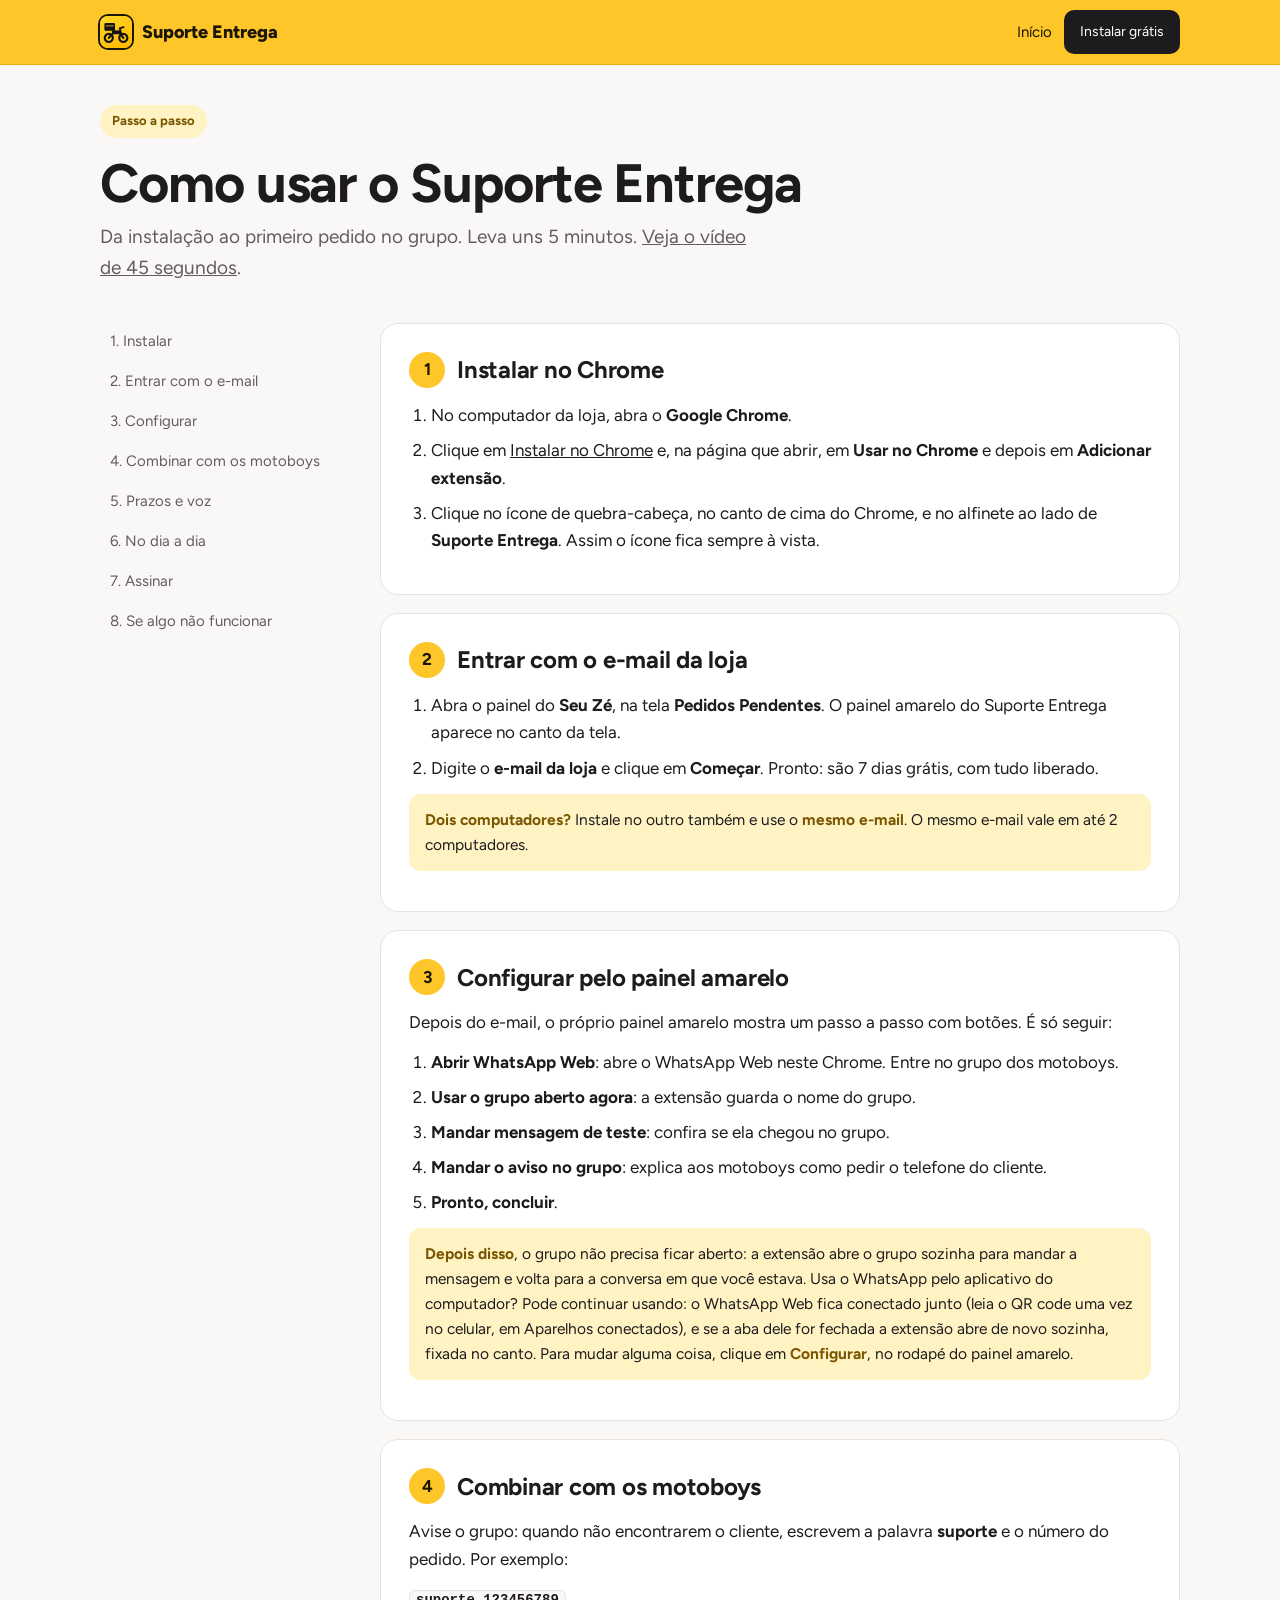
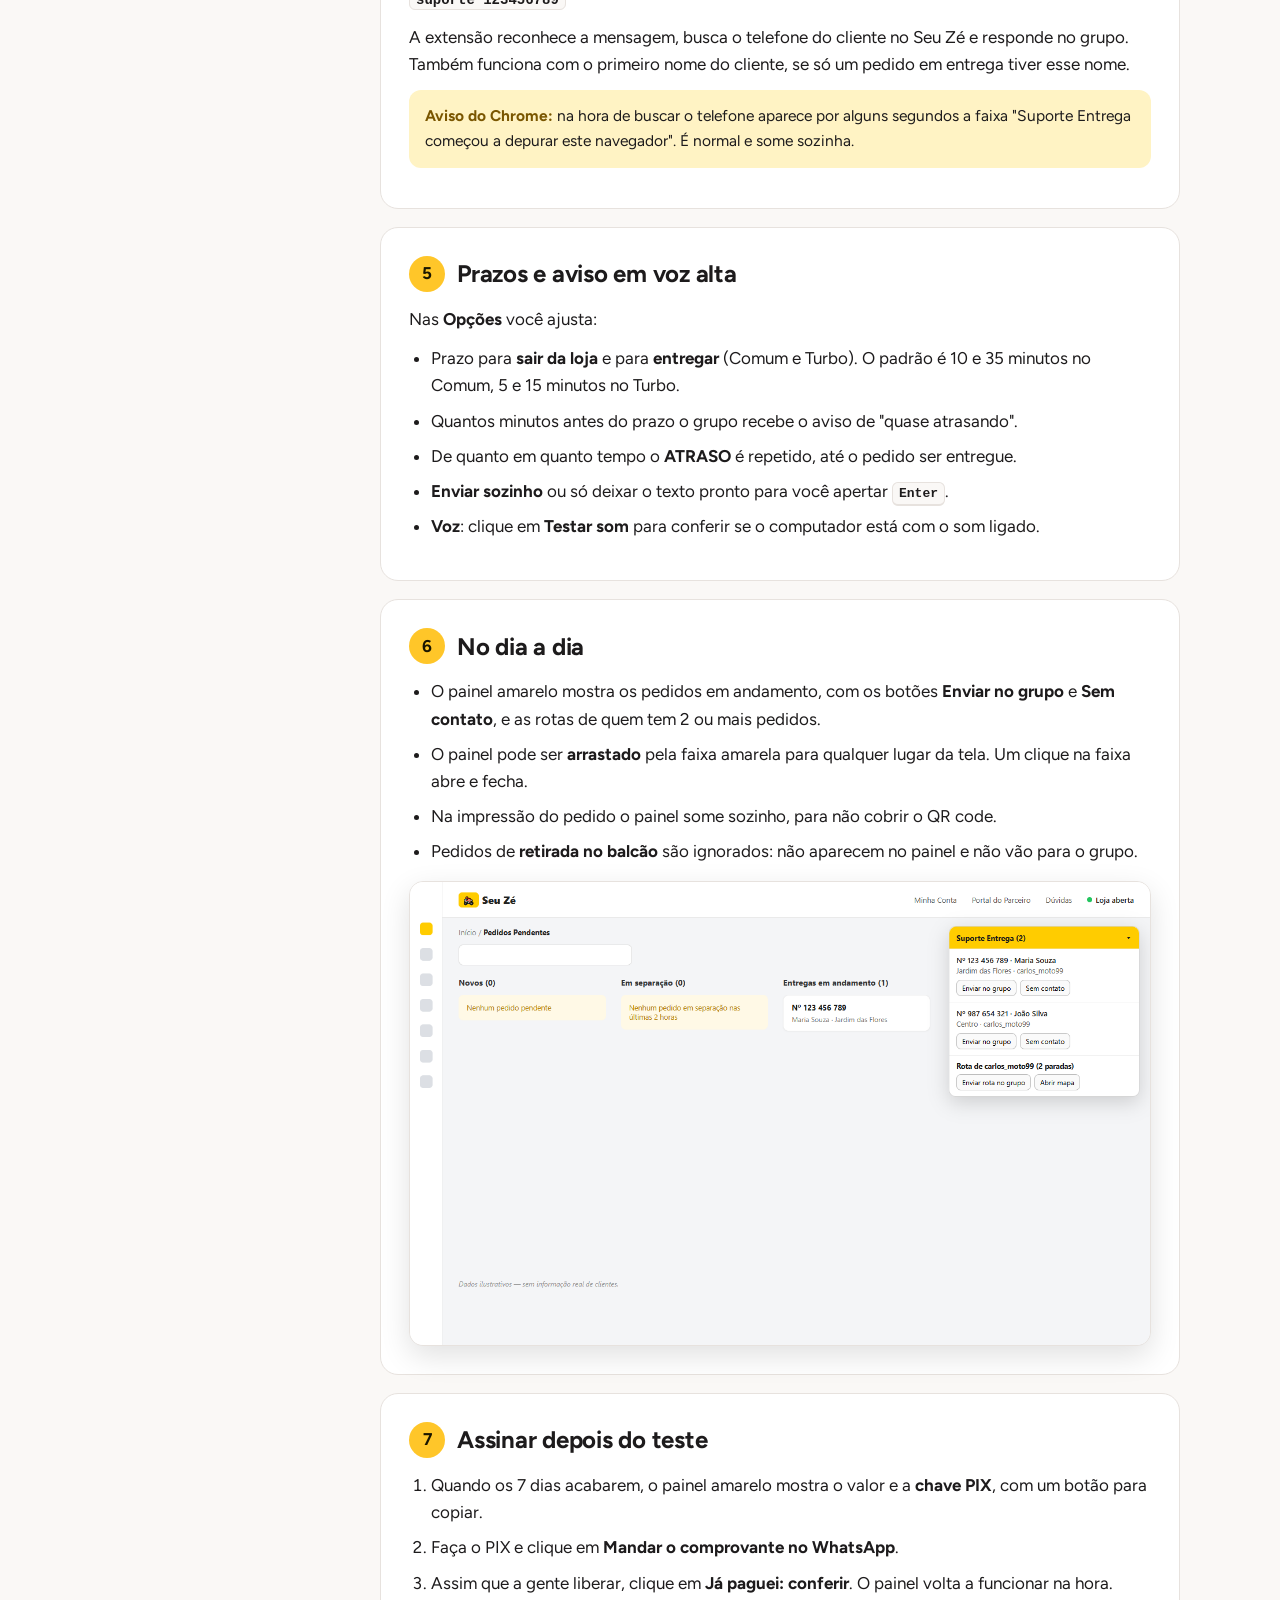
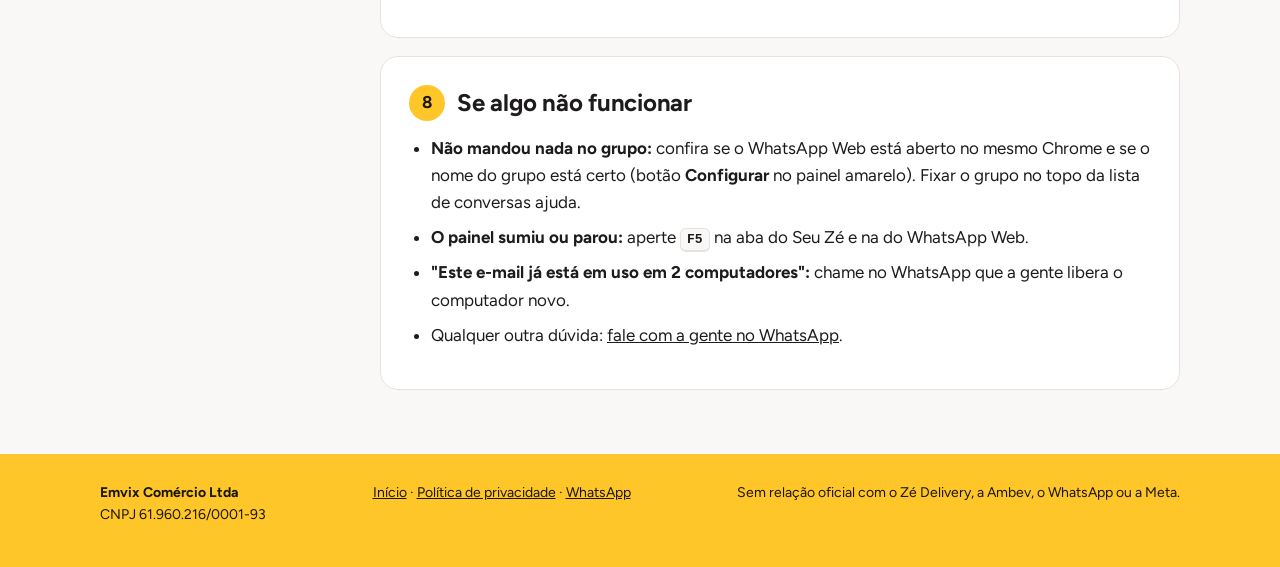
==== como-usar.html @ 938cb05c "Atualiza o site" ====
<!doctype html>
<html lang="pt-BR">
<head>
<meta charset="utf-8">
<meta name="viewport" content="width=device-width,initial-scale=1">
<title>Como usar o Suporte Entrega</title>
<meta name="description" content="Passo a passo para instalar e configurar o Suporte Entrega: cadastro pelo e-mail, grupo dos motoboys, prazos, voz e assinatura.">
<link rel="icon" href="img/icone-128.png">
<link rel="preconnect" href="https://fonts.googleapis.com">
<link rel="stylesheet" href="https://fonts.googleapis.com/css2?family=Figtree:wght@400;500;600;700;800&display=swap">
<link rel="stylesheet" href="estilo.css?v=5">
<style>
  .guia { display: grid; grid-template-columns: 240px minmax(0, 1fr); gap: 40px; padding: 40px 0 64px; align-items: start; }
  .indice { position: sticky; top: 88px; display: grid; gap: 4px; font-size: 15px; }
  .indice a { text-decoration: none; color: var(--muted); padding: 6px 10px; border-radius: 8px; }
  .indice a:hover { background: var(--surface); color: var(--ink); }
  .etapa { background: var(--surface); border: 1px solid var(--line); border-radius: 18px; padding: 28px; scroll-margin-top: 84px; }
  .etapa + .etapa { margin-top: 18px; }
  .etapa h2 { font-size: 24px; display: flex; gap: 12px; align-items: center; margin-bottom: 14px; }
  .etapa h2 .n { flex: none; display: grid; place-items: center; width: 36px; height: 36px; border-radius: 50%; background: var(--red); color: var(--red-ink); font-size: 17px; }
  .etapa ol, .etapa ul { margin: 0 0 12px; padding-left: 22px; display: grid; gap: 8px; }
  .etapa p { margin: 0 0 12px; }
  .etapa .print { margin-top: 16px; box-shadow: 0 10px 30px rgba(0,0,0,.12); }
  .dica { background: var(--soft); border-radius: 12px; padding: 14px 16px; font-size: 15.5px; margin: 12px 0 0; }
  .dica b { color: var(--acc); }
  kbd { font: 600 13px/1 ui-monospace, monospace; background: var(--bg); border: 1px solid var(--line); border-bottom-width: 2px; border-radius: 6px; padding: 3px 6px; }
  code { font: 600 14px ui-monospace, monospace; background: var(--bg); border: 1px solid var(--line); border-radius: 6px; padding: 1px 6px; }
  .topo h1 { margin-bottom: 10px; }
  @media (max-width: 860px) { .guia { grid-template-columns: minmax(0, 1fr); gap: 20px; } .indice { position: static; grid-template-columns: repeat(2, minmax(0, 1fr)); } .etapa { padding: 20px; } }
</style>
</head>
<body>
<header>
  <div class="wrap nav">
    <a class="marca" href="./"><img src="img/icone-128.png" alt="">Suporte Entrega</a>
    <span class="sp"></span>
    <a class="link" href="./">Início</a>
    <a class="btn pri peq" href="#" data-instalar>Instalar grátis</a>
  </div>
</header>

<main class="wrap">
  <div class="topo" style="padding-top:40px">
    <span class="tag">Passo a passo</span>
    <h1>Como usar o Suporte Entrega</h1>
    <p class="lead" style="margin:0">Da instalação ao primeiro pedido no grupo. Leva uns 5 minutos. <a href="./#video">Veja o vídeo de 45 segundos</a>.</p>
  </div>

  <div class="guia">
    <nav class="indice">
      <a href="#instalar">1. Instalar</a>
      <a href="#email">2. Entrar com o e-mail</a>
      <a href="#grupo">3. Configurar</a>
      <a href="#motoboys">4. Combinar com os motoboys</a>
      <a href="#prazos">5. Prazos e voz</a>
      <a href="#dia">6. No dia a dia</a>
      <a href="#assinar">7. Assinar</a>
      <a href="#problemas">8. Se algo não funcionar</a>
    </nav>

    <div>
      <section class="etapa" id="instalar">
        <h2><span class="n">1</span>Instalar no Chrome</h2>
        <ol>
          <li>No computador da loja, abra o <b>Google Chrome</b>.</li>
          <li>Clique em <a href="#" data-instalar>Instalar no Chrome</a> e, na página que abrir, em <b>Usar no Chrome</b> e depois em <b>Adicionar extensão</b>.</li>
          <li>Clique no ícone de quebra-cabeça, no canto de cima do Chrome, e no alfinete ao lado de <b>Suporte Entrega</b>. Assim o ícone fica sempre à vista.</li>
        </ol>
      </section>

      <section class="etapa" id="email">
        <h2><span class="n">2</span>Entrar com o e-mail da loja</h2>
        <ol>
          <li>Abra o painel do <b>Seu Zé</b>, na tela <b>Pedidos Pendentes</b>. O painel amarelo do Suporte Entrega aparece no canto da tela.</li>
          <li>Digite o <b>e-mail da loja</b> e clique em <b>Começar</b>. Pronto: são 7 dias grátis, com tudo liberado.</li>
        </ol>
        <p class="dica"><b>Dois computadores?</b> Instale no outro também e use o <b>mesmo e-mail</b>. O mesmo e-mail vale em até 2 computadores.</p>
      </section>

      <section class="etapa" id="grupo">
        <h2><span class="n">3</span>Configurar pelo painel amarelo</h2>
        <p>Depois do e-mail, o próprio painel amarelo mostra um passo a passo com botões. É só seguir:</p>
        <ol>
          <li><b>Abrir WhatsApp Web</b>: abre o WhatsApp Web neste Chrome. Entre no grupo dos motoboys.</li>
          <li><b>Usar o grupo aberto agora</b>: a extensão guarda o nome do grupo.</li>
          <li><b>Mandar mensagem de teste</b>: confira se ela chegou no grupo.</li>
          <li><b>Mandar o aviso no grupo</b>: explica aos motoboys como pedir o telefone do cliente.</li>
          <li><b>Pronto, concluir</b>.</li>
        </ol>
        <p class="dica"><b>Depois disso</b>, o grupo não precisa ficar aberto: a extensão abre o grupo sozinha para mandar a mensagem e volta para a conversa em que você estava. Usa o WhatsApp pelo aplicativo do computador? Pode continuar usando: o WhatsApp Web fica conectado junto (leia o QR code uma vez no celular, em Aparelhos conectados), e se a aba dele for fechada a extensão abre de novo sozinha, fixada no canto. Para mudar alguma coisa, clique em <b>Configurar</b>, no rodapé do painel amarelo.</p>
      </section>

      <section class="etapa" id="motoboys">
        <h2><span class="n">4</span>Combinar com os motoboys</h2>
        <p>Avise o grupo: quando não encontrarem o cliente, escrevem a palavra <b>suporte</b> e o número do pedido. Por exemplo:</p>
        <p><code>suporte 123456789</code></p>
        <p>A extensão reconhece a mensagem, busca o telefone do cliente no Seu Zé e responde no grupo. Também funciona com o primeiro nome do cliente, se só um pedido em entrega tiver esse nome.</p>
        <p class="dica"><b>Aviso do Chrome:</b> na hora de buscar o telefone aparece por alguns segundos a faixa "Suporte Entrega começou a depurar este navegador". É normal e some sozinha.</p>
      </section>

      <section class="etapa" id="prazos">
        <h2><span class="n">5</span>Prazos e aviso em voz alta</h2>
        <p>Nas <b>Opções</b> você ajusta:</p>
        <ul>
          <li>Prazo para <b>sair da loja</b> e para <b>entregar</b> (Comum e Turbo). O padrão é 10 e 35 minutos no Comum, 5 e 15 minutos no Turbo.</li>
          <li>Quantos minutos antes do prazo o grupo recebe o aviso de "quase atrasando".</li>
          <li>De quanto em quanto tempo o <b>ATRASO</b> é repetido, até o pedido ser entregue.</li>
          <li><b>Enviar sozinho</b> ou só deixar o texto pronto para você apertar <kbd>Enter</kbd>.</li>
          <li><b>Voz</b>: clique em <b>Testar som</b> para conferir se o computador está com o som ligado.</li>
        </ul>
      </section>

      <section class="etapa" id="dia">
        <h2><span class="n">6</span>No dia a dia</h2>
        <ul>
          <li>O painel amarelo mostra os pedidos em andamento, com os botões <b>Enviar no grupo</b> e <b>Sem contato</b>, e as rotas de quem tem 2 ou mais pedidos.</li>
          <li>O painel pode ser <b>arrastado</b> pela faixa amarela para qualquer lugar da tela. Um clique na faixa abre e fecha.</li>
          <li>Na impressão do pedido o painel some sozinho, para não cobrir o QR code.</li>
          <li>Pedidos de <b>retirada no balcão</b> são ignorados: não aparecem no painel e não vão para o grupo.</li>
        </ul>
        <img class="print" src="img/screenshot-painel.png" width="1280" height="800" alt="Painel amarelo sobre a tela Pedidos Pendentes" loading="lazy">
      </section>

      <section class="etapa" id="assinar">
        <h2><span class="n">7</span>Assinar depois do teste</h2>
        <ol>
          <li>Quando os 7 dias acabarem, o painel amarelo mostra o valor e a <b>chave PIX</b>, com um botão para copiar.</li>
          <li>Faça o PIX e clique em <b>Mandar o comprovante no WhatsApp</b>.</li>
          <li>Assim que a gente liberar, clique em <b>Já paguei: conferir</b>. O painel volta a funcionar na hora.</li>
        </ol>
      </section>

      <section class="etapa" id="problemas">
        <h2><span class="n">8</span>Se algo não funcionar</h2>
        <ul>
          <li><b>Não mandou nada no grupo:</b> confira se o WhatsApp Web está aberto no mesmo Chrome e se o nome do grupo está certo (botão <b>Configurar</b> no painel amarelo). Fixar o grupo no topo da lista de conversas ajuda.</li>
          <li><b>O painel sumiu ou parou:</b> aperte <kbd>F5</kbd> na aba do Seu Zé e na do WhatsApp Web.</li>
          <li><b>"Este e-mail já está em uso em 2 computadores":</b> chame no WhatsApp que a gente libera o computador novo.</li>
          <li>Qualquer outra dúvida: <a href="#" data-zap>fale com a gente no WhatsApp</a>.</li>
        </ul>
      </section>
    </div>
  </div>
</main>

<footer>
  <div class="wrap">
    <span><b data-nome>Emvix Comércio Ltda</b><br>CNPJ 61.960.216/0001-93</span>
    <span><a href="./">Início</a> · <a href="privacidade.html">Política de privacidade</a> · <a href="#" data-zap>WhatsApp</a></span>
    <span>Sem relação oficial com o Zé Delivery, a Ambev, o WhatsApp ou a Meta.</span>
  </div>
</footer>

<script>
  // Link da Chrome Web Store fixo.
  const LOJA = 'https://chromewebstore.google.com/detail/phmobmdboihddlohabgilhokfeafllnl';
  document.querySelectorAll('[data-instalar]').forEach((a) => { a.href = LOJA; a.target = '_blank'; a.rel = 'noopener'; });
  // No GitHub Pages o site é estático: preço e contato vêm do servidor da Render (que pode estar acordando).
  // Por isso mostra na hora os valores padrão e só depois atualiza com o que o dono salvou no /admin.
  const API = location.hostname.endsWith('onrender.com') || location.hostname === '127.0.0.1' ? '' : 'https://suporte-entrega.onrender.com';
  const PADRAO = { whatsapp: '21951113469', preco: 'R$ 49,90 por mês', preco_de: '', oferta: '', nome: 'Emvix Comércio Ltda' };
  function aplicar(c) {
    const d = String(c.whatsapp || '').replace(/\D/g, '');
    const zap = d ? 'https://wa.me/' + (d.length <= 11 ? '55' + d : d) + '?text=' + encodeURIComponent('Olá! Preciso de ajuda com o Suporte Entrega.') : '';
    document.querySelectorAll('[data-zap]').forEach((a) => { if (zap) { a.href = zap; a.target = '_blank'; a.rel = 'noopener'; a.style.display = ''; } else a.style.display = 'none'; });
    if (c.preco) {
      const m = String(c.preco).match(/^(.*?)\s*(por mês|\/mês|mensal)?$/i);
      document.querySelectorAll('[data-preco]').forEach((el) => { el.innerHTML = ''; el.append(m[1] + ' '); const s = document.createElement('small'); s.textContent = 'por mês'; el.append(s); });
    }
    const de = document.querySelector('[data-de]'), of = document.querySelector('[data-oferta]');
    if (de) {
      const cheio = String(c.preco_de || '').trim();
      if (cheio) { de.innerHTML = ''; de.append('de '); const s = document.createElement('s'); s.textContent = /R\$/.test(cheio) ? cheio : 'R$ ' + cheio; de.append(s, ' por'); de.style.display = ''; } else de.style.display = 'none';
    }
    if (of) { if (c.oferta && c.preco_de) { of.textContent = c.oferta; of.style.display = ''; } else of.style.display = 'none'; }
    if (c.nome) document.querySelectorAll('[data-nome]').forEach((el) => { el.textContent = c.nome; });
  }
  aplicar(PADRAO);
  fetch(API + '/v1/publico').then((r) => r.json()).then((c) => aplicar({ ...PADRAO, ...c })).catch(() => {});
</script>
</body>
</html>
---- estilo.css ----
:root {
    --bg: #FAF8F6; --surface: #FFFFFF; --ink: #1D1B1C; --muted: #625C60; --line: #E7E2DE;
    --red: #FFC629; --red-ink: #1A1600; --soft: #FFF3C4; --acc: #7A5600; --green: #1B7F3B; --dark: #1D1B1C;
  }
  @media (prefers-color-scheme: dark) {
    :root { --bg: #141213; --surface: #1D1B1C; --ink: #F1EEEB; --muted: #ABA4A8; --line: #332F30; --red: #FFC629; --red-ink: #1A1600; --soft: #3A3113; --acc: #FFD65C; --green: #6FCF97; --dark: #0C0B0B; }
  }
  * { box-sizing: border-box; }
  html { scroll-behavior: smooth; }
  body { margin: 0; background: var(--bg); color: var(--ink); font: 17px/1.6 'Figtree', system-ui, -apple-system, 'Segoe UI', sans-serif; }
  a { color: inherit; }
  .wrap { max-width: 1120px; margin: 0 auto; padding: 0 20px; }
  header { position: sticky; top: 0; z-index: 5; background: color-mix(in srgb, var(--bg) 88%, transparent); backdrop-filter: blur(8px); border-bottom: 1px solid var(--line); }
  .nav { display: flex; align-items: center; gap: 12px; height: 64px; }
  .marca { display: flex; align-items: center; gap: 10px; font-weight: 800; font-size: 18px; text-decoration: none; }
  .marca img { width: 32px; height: 32px; border-radius: 8px; }
  .nav .sp { flex: 1; }
  .nav a.link { font-size: 15px; color: var(--muted); text-decoration: none; }
  .btn { display: inline-flex; align-items: center; justify-content: center; gap: 8px; font: 700 16px/1 inherit; padding: 14px 22px; border-radius: 12px; text-decoration: none; border: 2px solid transparent; cursor: pointer; }
  .btn.pri { background: var(--red); color: var(--red-ink); }
  .btn.sec { border-color: var(--line); background: var(--surface); }
  .btn.peq { padding: 9px 14px; font-size: 14px; border-radius: 10px; }
  .hero { padding: 64px 0 40px; display: grid; grid-template-columns: minmax(0, 1fr) minmax(0, 1.15fr); gap: 48px; align-items: center; }
  .tag { display: inline-block; font-size: 13px; font-weight: 700; color: var(--acc); background: var(--soft); padding: 6px 12px; border-radius: 999px; margin-bottom: 18px; }
  h1 { font-size: clamp(34px, 5vw, 54px); line-height: 1.05; margin: 0 0 18px; letter-spacing: -.02em; text-wrap: balance; }
  .lead { font-size: 19px; color: var(--muted); margin: 0 0 28px; max-width: 34em; }
  .acoes { display: flex; gap: 12px; flex-wrap: wrap; align-items: center; }
  .nota { font-size: 14px; color: var(--muted); margin-top: 14px; }
  .print { border-radius: 14px; border: 1px solid var(--line); box-shadow: 0 24px 60px rgba(0,0,0,.18); width: 100%; height: auto; display: block; background: var(--surface); }
  section { padding: 56px 0; }
  h2 { font-size: clamp(26px, 3.4vw, 36px); line-height: 1.15; margin: 0 0 10px; letter-spacing: -.01em; text-wrap: balance; }
  .sub { color: var(--muted); margin: 0 0 32px; max-width: 40em; }
  .grid { display: grid; grid-template-columns: repeat(3, minmax(0, 1fr)); gap: 18px; }
  .card { background: var(--surface); border: 1px solid var(--line); border-radius: 16px; padding: 22px; }
  .card h3 { margin: 0 0 6px; font-size: 18px; }
  .card p { margin: 0; color: var(--muted); font-size: 15.5px; }
  .ico { width: 40px; height: 40px; border-radius: 10px; background: var(--soft); color: var(--acc); display: grid; place-items: center; margin-bottom: 14px; }
  .ico svg { width: 22px; height: 22px; }
  .destaque { background: var(--dark); color: #F1EEEB; border-radius: 24px; padding: 48px; display: grid; grid-template-columns: minmax(0, 1fr) minmax(0, 1.1fr); gap: 40px; align-items: center; }
  .destaque .sub { color: #C9C3C6; }
  .destaque ol { margin: 0; padding-left: 22px; display: grid; gap: 10px; color: #E4DFDC; }
  .passos { display: grid; grid-template-columns: repeat(3, minmax(0, 1fr)); gap: 18px; counter-reset: p; }
  .passo { counter-increment: p; }
  .passo::before { content: counter(p); display: grid; place-items: center; width: 36px; height: 36px; border-radius: 50%; background: var(--red); color: var(--red-ink); font-weight: 800; margin-bottom: 12px; }
  .preco { display: grid; grid-template-columns: minmax(0, 1fr) minmax(0, 1fr); gap: 32px; align-items: center; }
  .valor { font-size: clamp(40px, 6vw, 60px); font-weight: 800; line-height: 1; letter-spacing: -.02em; }
  .de { color: var(--muted); font-size: 18px; font-weight: 600; margin: 4px 0 2px; }
  .de s { text-decoration-thickness: 2px; }
  .valor small { font-size: 20px; color: var(--muted); font-weight: 600; }
  .lista { list-style: none; padding: 0; margin: 20px 0 0; display: grid; gap: 10px; }
  .lista li { display: flex; gap: 10px; align-items: flex-start; }
  .lista li::before { content: ''; flex: none; width: 20px; height: 20px; margin-top: 3px; border-radius: 50%; background: var(--green) url("data:image/svg+xml,%3Csvg xmlns='http://www.w3.org/2000/svg' viewBox='0 0 20 20'%3E%3Cpath d='M5 10.5l3 3 7-7' fill='none' stroke='white' stroke-width='2.4' stroke-linecap='round' stroke-linejoin='round'/%3E%3C/svg%3E") center/contain no-repeat; }
  .galeria { display: grid; grid-template-columns: repeat(3, minmax(0, 1fr)); gap: 18px; }
  .galeria figure { margin: 0; }
  .galeria figcaption { font-size: 14px; color: var(--muted); margin-top: 8px; }
  details { background: var(--surface); border: 1px solid var(--line); border-radius: 14px; padding: 16px 20px; }
  details + details { margin-top: 10px; }
  summary { font-weight: 700; cursor: pointer; }
  details p { margin: 10px 0 0; color: var(--muted); }
  footer { border-top: 1px solid var(--line); padding: 28px 0 40px; color: var(--muted); font-size: 14px; }
  footer .wrap { display: flex; gap: 16px; flex-wrap: wrap; justify-content: space-between; }
  @media (max-width: 860px) {
    .hero, .destaque, .preco { grid-template-columns: minmax(0, 1fr); }
    .grid, .passos, .galeria { grid-template-columns: minmax(0, 1fr); }
    .hero { padding-top: 36px; gap: 28px; }
    .destaque { padding: 28px 22px; }
    .nav a.link { display: none; }
  }
  /* Grupo do WhatsApp de exemplo (mensagens que a extensão manda) */
  .zap { background: #0B141A; border-radius: 16px; padding: 16px; border: 1px solid var(--line); box-shadow: 0 24px 60px rgba(0,0,0,.18); display: grid; gap: 10px; }
  .zap-top { display: flex; align-items: center; gap: 10px; padding-bottom: 10px; border-bottom: 1px solid #22303A; color: #E9EDEF; }
  .zap-top .av { width: 34px; height: 34px; border-radius: 50%; background: #FFC629; display: grid; place-items: center; font-weight: 800; color: #1A1600; }
  .zap-top b { display: block; font-size: 15px; }
  .zap-top span { font-size: 12px; color: #8696A0; }
  .bolha { background: #005C4B; color: #E9EDEF; border-radius: 10px 10px 2px 10px; padding: 8px 12px; font-size: 14px; line-height: 1.45; white-space: pre-line; max-width: 88%; justify-self: end; }
  .bolha.eles { background: #202C33; border-radius: 10px 10px 10px 2px; justify-self: start; }
  .bolha.eles i { color: #FFC629; font-style: normal; font-weight: 700; display: block; font-size: 12.5px; }
  .bolha.alerta { background: #5A1A1A; color: #FFD9D3; }
  .bolha small { display: block; text-align: right; font-size: 11px; color: #A7B7BF; margin-top: 2px; }
  /* Cabeçalho e rodapé amarelos (cor do Zé), iguais no tema claro e escuro */
  header { background: #FFC629; border-bottom: 1px solid #E5AE10; backdrop-filter: none; }
  header .marca, header .nav a.link { color: #1A1600; }
  header .btn.pri { background: #1D1B1C; color: #fff; }
  footer { background: #FFC629; color: #3D3300; border-top: 0; }
  footer a, footer span { color: #1A1600; }
  header .marca img { box-shadow: 0 0 0 2px #1A1600; }
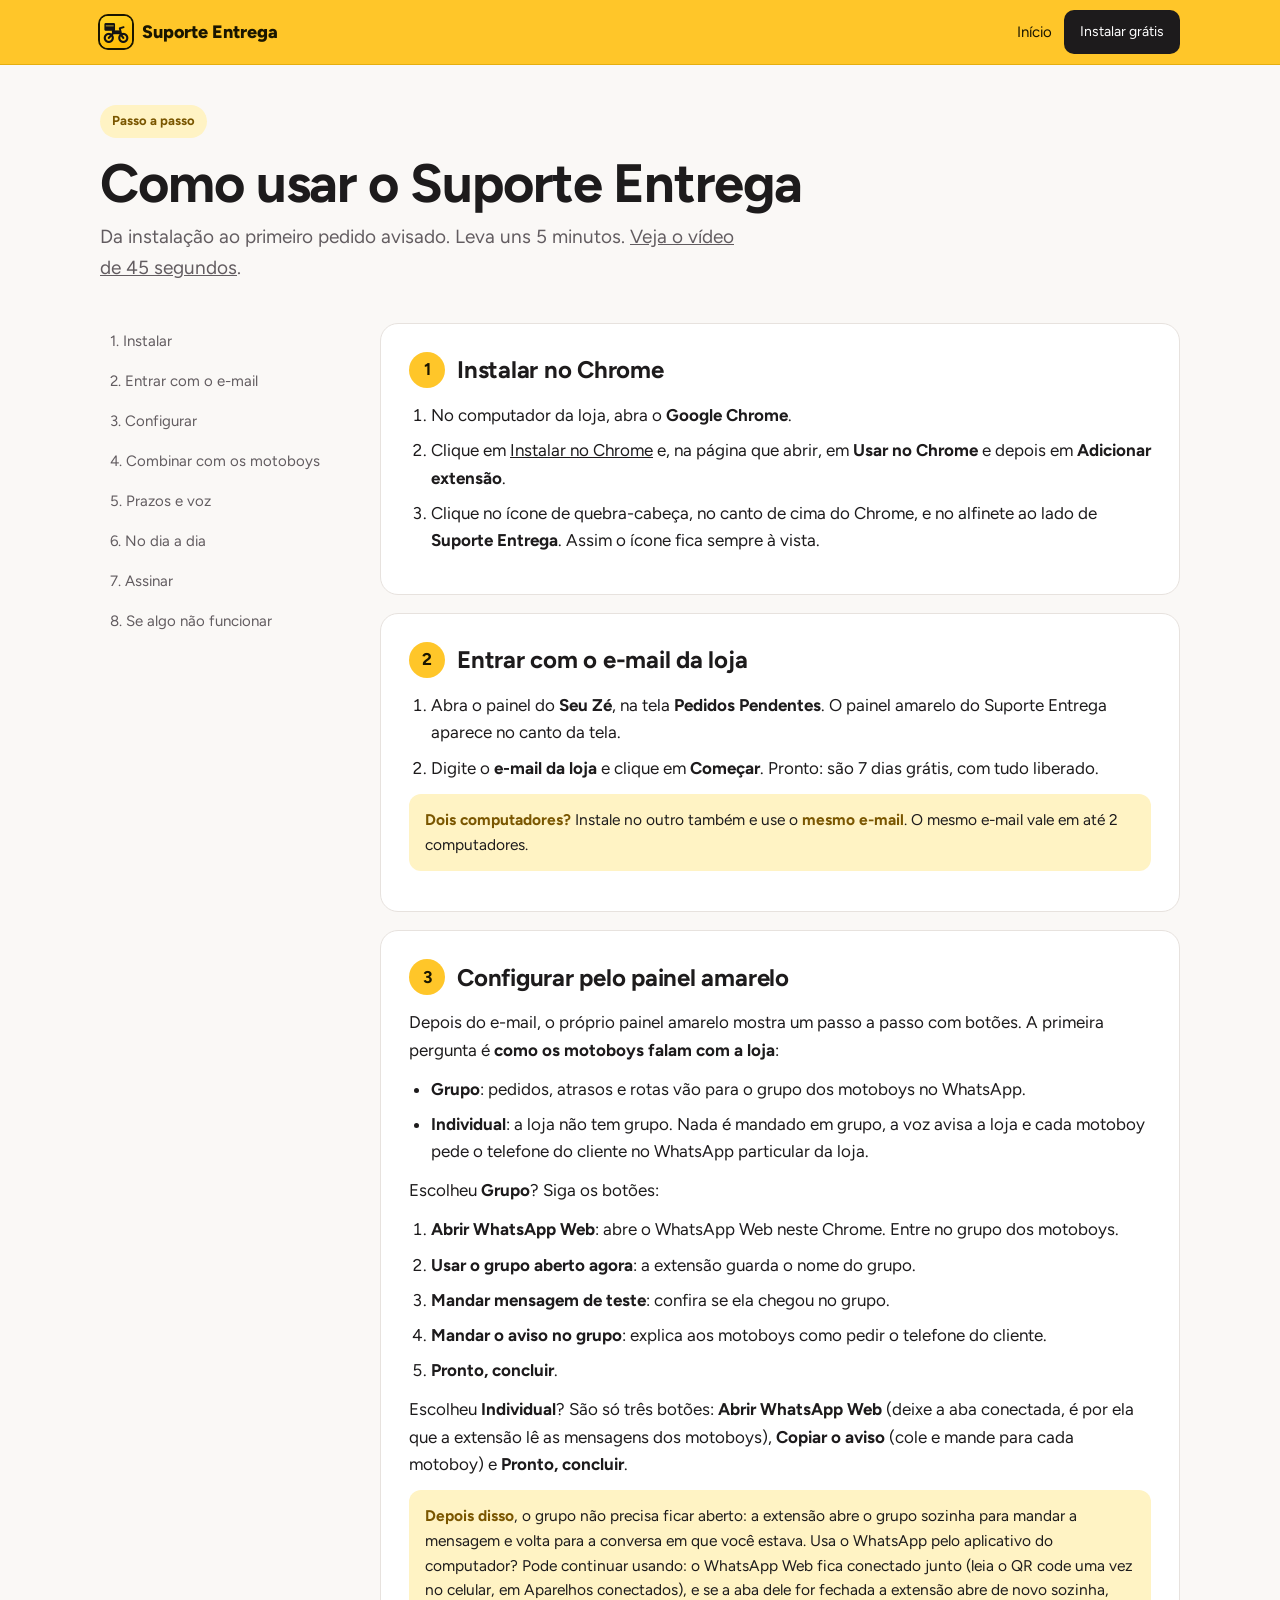
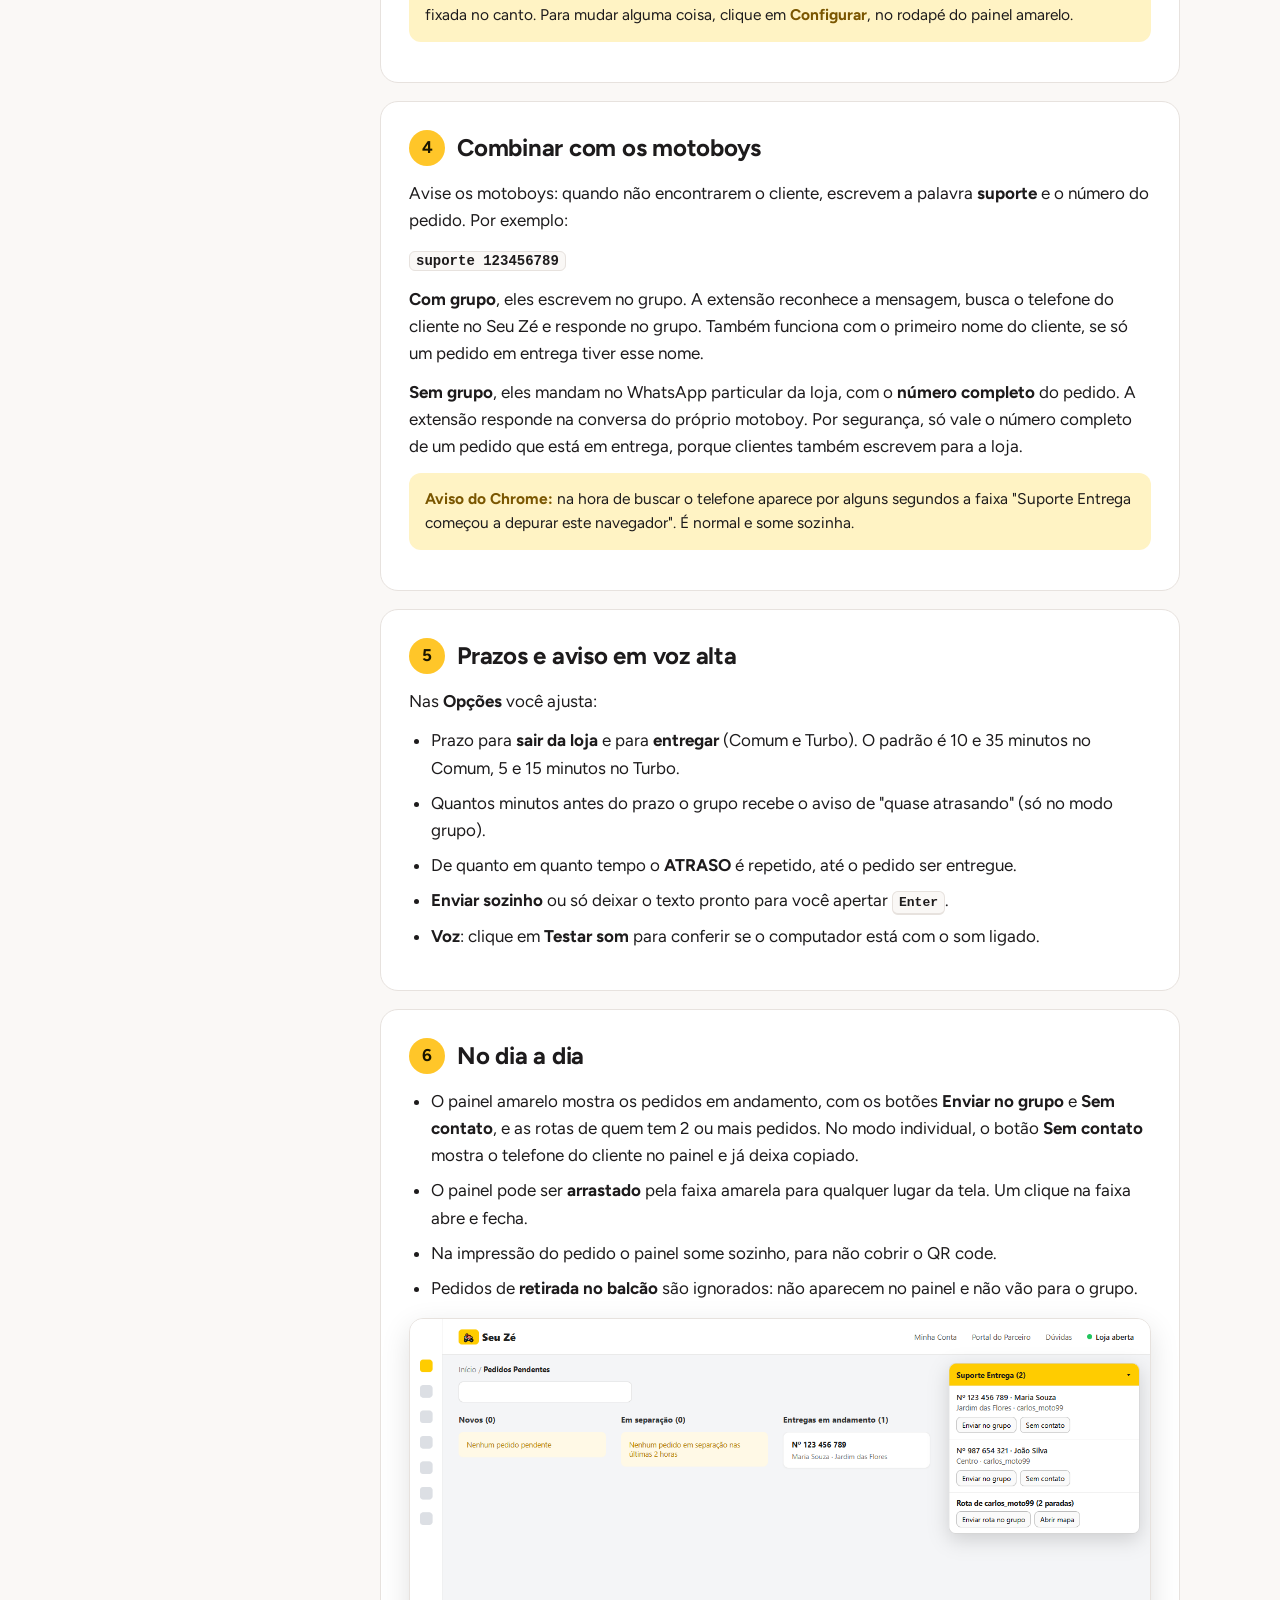
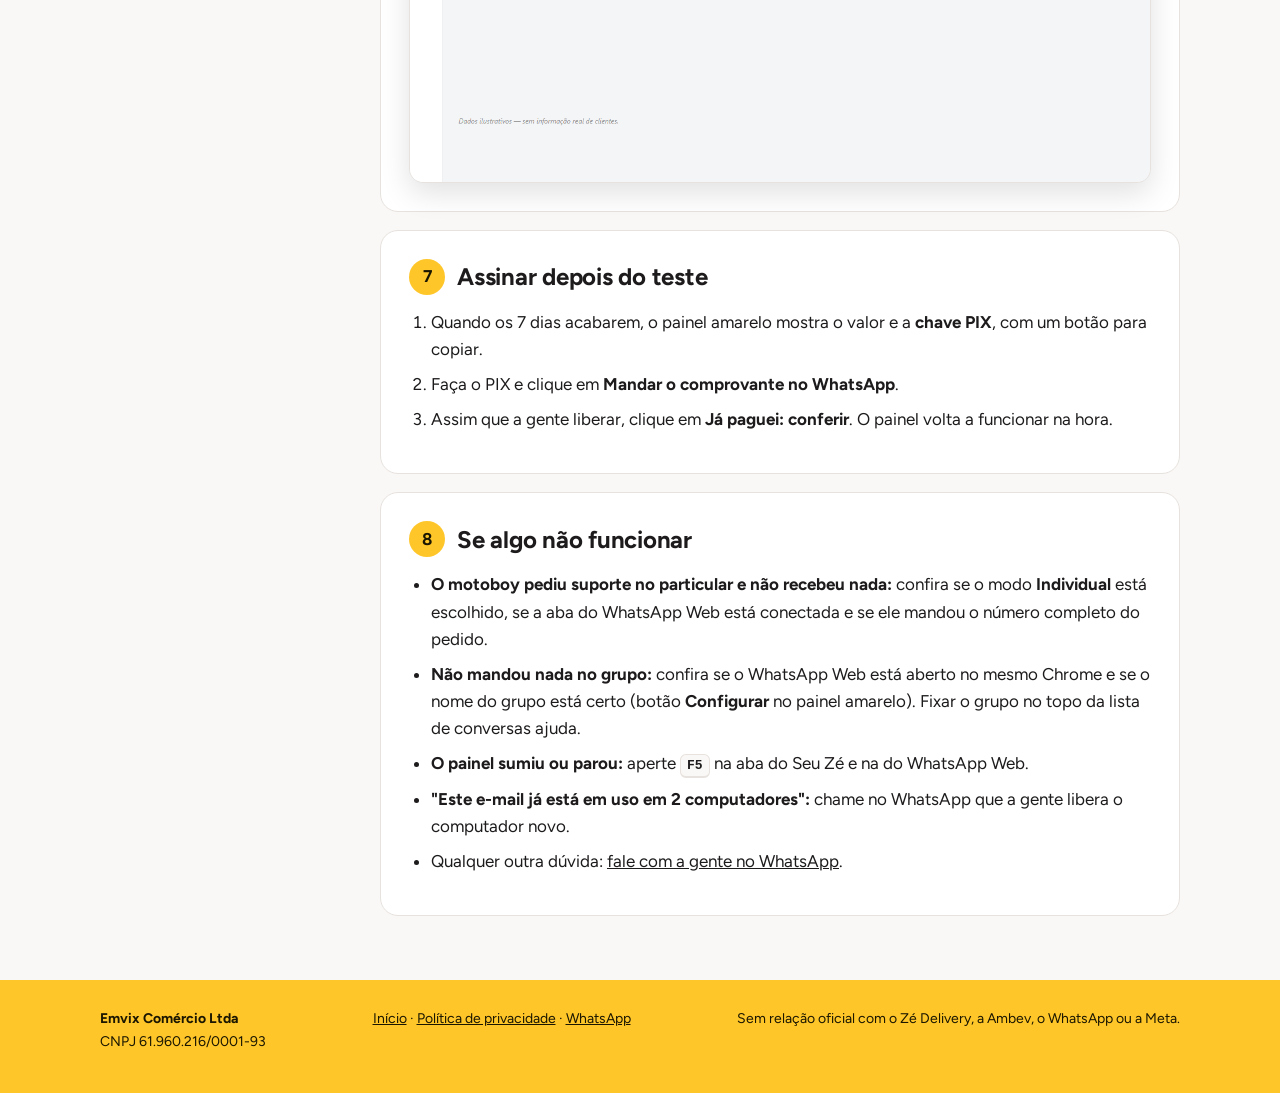
==== commit c50d61c8: "Atualiza o site" ====
--- a/como-usar.html
+++ b/como-usar.html
@@ -4,7 +4,7 @@
 <meta charset="utf-8">
 <meta name="viewport" content="width=device-width,initial-scale=1">
 <title>Como usar o Suporte Entrega</title>
-<meta name="description" content="Passo a passo para instalar e configurar o Suporte Entrega: cadastro pelo e-mail, grupo dos motoboys, prazos, voz e assinatura.">
+<meta name="description" content="Passo a passo para instalar e configurar o Suporte Entrega: cadastro pelo e-mail, com ou sem grupo de motoboys, prazos, voz e assinatura.">
 <link rel="icon" href="img/icone-128.png">
 <link rel="preconnect" href="https://fonts.googleapis.com">
 <link rel="stylesheet" href="https://fonts.googleapis.com/css2?family=Figtree:wght@400;500;600;700;800&display=swap">
@@ -43,7 +43,7 @@
   <div class="topo" style="padding-top:40px">
     <span class="tag">Passo a passo</span>
     <h1>Como usar o Suporte Entrega</h1>
-    <p class="lead" style="margin:0">Da instalação ao primeiro pedido no grupo. Leva uns 5 minutos. <a href="./#video">Veja o vídeo de 45 segundos</a>.</p>
+    <p class="lead" style="margin:0">Da instalação ao primeiro pedido avisado. Leva uns 5 minutos. <a href="./#video">Veja o vídeo de 45 segundos</a>.</p>
   </div>
 
   <div class="guia">
@@ -79,7 +79,12 @@
 
       <section class="etapa" id="grupo">
         <h2><span class="n">3</span>Configurar pelo painel amarelo</h2>
-        <p>Depois do e-mail, o próprio painel amarelo mostra um passo a passo com botões. É só seguir:</p>
+        <p>Depois do e-mail, o próprio painel amarelo mostra um passo a passo com botões. A primeira pergunta é <b>como os motoboys falam com a loja</b>:</p>
+        <ul>
+          <li><b>Grupo</b>: pedidos, atrasos e rotas vão para o grupo dos motoboys no WhatsApp.</li>
+          <li><b>Individual</b>: a loja não tem grupo. Nada é mandado em grupo, a voz avisa a loja e cada motoboy pede o telefone do cliente no WhatsApp particular da loja.</li>
+        </ul>
+        <p>Escolheu <b>Grupo</b>? Siga os botões:</p>
         <ol>
           <li><b>Abrir WhatsApp Web</b>: abre o WhatsApp Web neste Chrome. Entre no grupo dos motoboys.</li>
           <li><b>Usar o grupo aberto agora</b>: a extensão guarda o nome do grupo.</li>
@@ -87,14 +92,16 @@
           <li><b>Mandar o aviso no grupo</b>: explica aos motoboys como pedir o telefone do cliente.</li>
           <li><b>Pronto, concluir</b>.</li>
         </ol>
+        <p>Escolheu <b>Individual</b>? São só três botões: <b>Abrir WhatsApp Web</b> (deixe a aba conectada, é por ela que a extensão lê as mensagens dos motoboys), <b>Copiar o aviso</b> (cole e mande para cada motoboy) e <b>Pronto, concluir</b>.</p>
         <p class="dica"><b>Depois disso</b>, o grupo não precisa ficar aberto: a extensão abre o grupo sozinha para mandar a mensagem e volta para a conversa em que você estava. Usa o WhatsApp pelo aplicativo do computador? Pode continuar usando: o WhatsApp Web fica conectado junto (leia o QR code uma vez no celular, em Aparelhos conectados), e se a aba dele for fechada a extensão abre de novo sozinha, fixada no canto. Para mudar alguma coisa, clique em <b>Configurar</b>, no rodapé do painel amarelo.</p>
       </section>
 
       <section class="etapa" id="motoboys">
         <h2><span class="n">4</span>Combinar com os motoboys</h2>
-        <p>Avise o grupo: quando não encontrarem o cliente, escrevem a palavra <b>suporte</b> e o número do pedido. Por exemplo:</p>
+        <p>Avise os motoboys: quando não encontrarem o cliente, escrevem a palavra <b>suporte</b> e o número do pedido. Por exemplo:</p>
         <p><code>suporte 123456789</code></p>
-        <p>A extensão reconhece a mensagem, busca o telefone do cliente no Seu Zé e responde no grupo. Também funciona com o primeiro nome do cliente, se só um pedido em entrega tiver esse nome.</p>
+        <p><b>Com grupo</b>, eles escrevem no grupo. A extensão reconhece a mensagem, busca o telefone do cliente no Seu Zé e responde no grupo. Também funciona com o primeiro nome do cliente, se só um pedido em entrega tiver esse nome.</p>
+        <p><b>Sem grupo</b>, eles mandam no WhatsApp particular da loja, com o <b>número completo</b> do pedido. A extensão responde na conversa do próprio motoboy. Por segurança, só vale o número completo de um pedido que está em entrega, porque clientes também escrevem para a loja.</p>
         <p class="dica"><b>Aviso do Chrome:</b> na hora de buscar o telefone aparece por alguns segundos a faixa "Suporte Entrega começou a depurar este navegador". É normal e some sozinha.</p>
       </section>
 
@@ -103,7 +110,7 @@
         <p>Nas <b>Opções</b> você ajusta:</p>
         <ul>
           <li>Prazo para <b>sair da loja</b> e para <b>entregar</b> (Comum e Turbo). O padrão é 10 e 35 minutos no Comum, 5 e 15 minutos no Turbo.</li>
-          <li>Quantos minutos antes do prazo o grupo recebe o aviso de "quase atrasando".</li>
+          <li>Quantos minutos antes do prazo o grupo recebe o aviso de "quase atrasando" (só no modo grupo).</li>
           <li>De quanto em quanto tempo o <b>ATRASO</b> é repetido, até o pedido ser entregue.</li>
           <li><b>Enviar sozinho</b> ou só deixar o texto pronto para você apertar <kbd>Enter</kbd>.</li>
           <li><b>Voz</b>: clique em <b>Testar som</b> para conferir se o computador está com o som ligado.</li>
@@ -113,7 +120,7 @@
       <section class="etapa" id="dia">
         <h2><span class="n">6</span>No dia a dia</h2>
         <ul>
-          <li>O painel amarelo mostra os pedidos em andamento, com os botões <b>Enviar no grupo</b> e <b>Sem contato</b>, e as rotas de quem tem 2 ou mais pedidos.</li>
+          <li>O painel amarelo mostra os pedidos em andamento, com os botões <b>Enviar no grupo</b> e <b>Sem contato</b>, e as rotas de quem tem 2 ou mais pedidos. No modo individual, o botão <b>Sem contato</b> mostra o telefone do cliente no painel e já deixa copiado.</li>
           <li>O painel pode ser <b>arrastado</b> pela faixa amarela para qualquer lugar da tela. Um clique na faixa abre e fecha.</li>
           <li>Na impressão do pedido o painel some sozinho, para não cobrir o QR code.</li>
           <li>Pedidos de <b>retirada no balcão</b> são ignorados: não aparecem no painel e não vão para o grupo.</li>
@@ -133,6 +140,7 @@
       <section class="etapa" id="problemas">
         <h2><span class="n">8</span>Se algo não funcionar</h2>
         <ul>
+          <li><b>O motoboy pediu suporte no particular e não recebeu nada:</b> confira se o modo <b>Individual</b> está escolhido, se a aba do WhatsApp Web está conectada e se ele mandou o número completo do pedido.</li>
           <li><b>Não mandou nada no grupo:</b> confira se o WhatsApp Web está aberto no mesmo Chrome e se o nome do grupo está certo (botão <b>Configurar</b> no painel amarelo). Fixar o grupo no topo da lista de conversas ajuda.</li>
           <li><b>O painel sumiu ou parou:</b> aperte <kbd>F5</kbd> na aba do Seu Zé e na do WhatsApp Web.</li>
           <li><b>"Este e-mail já está em uso em 2 computadores":</b> chame no WhatsApp que a gente libera o computador novo.</li>
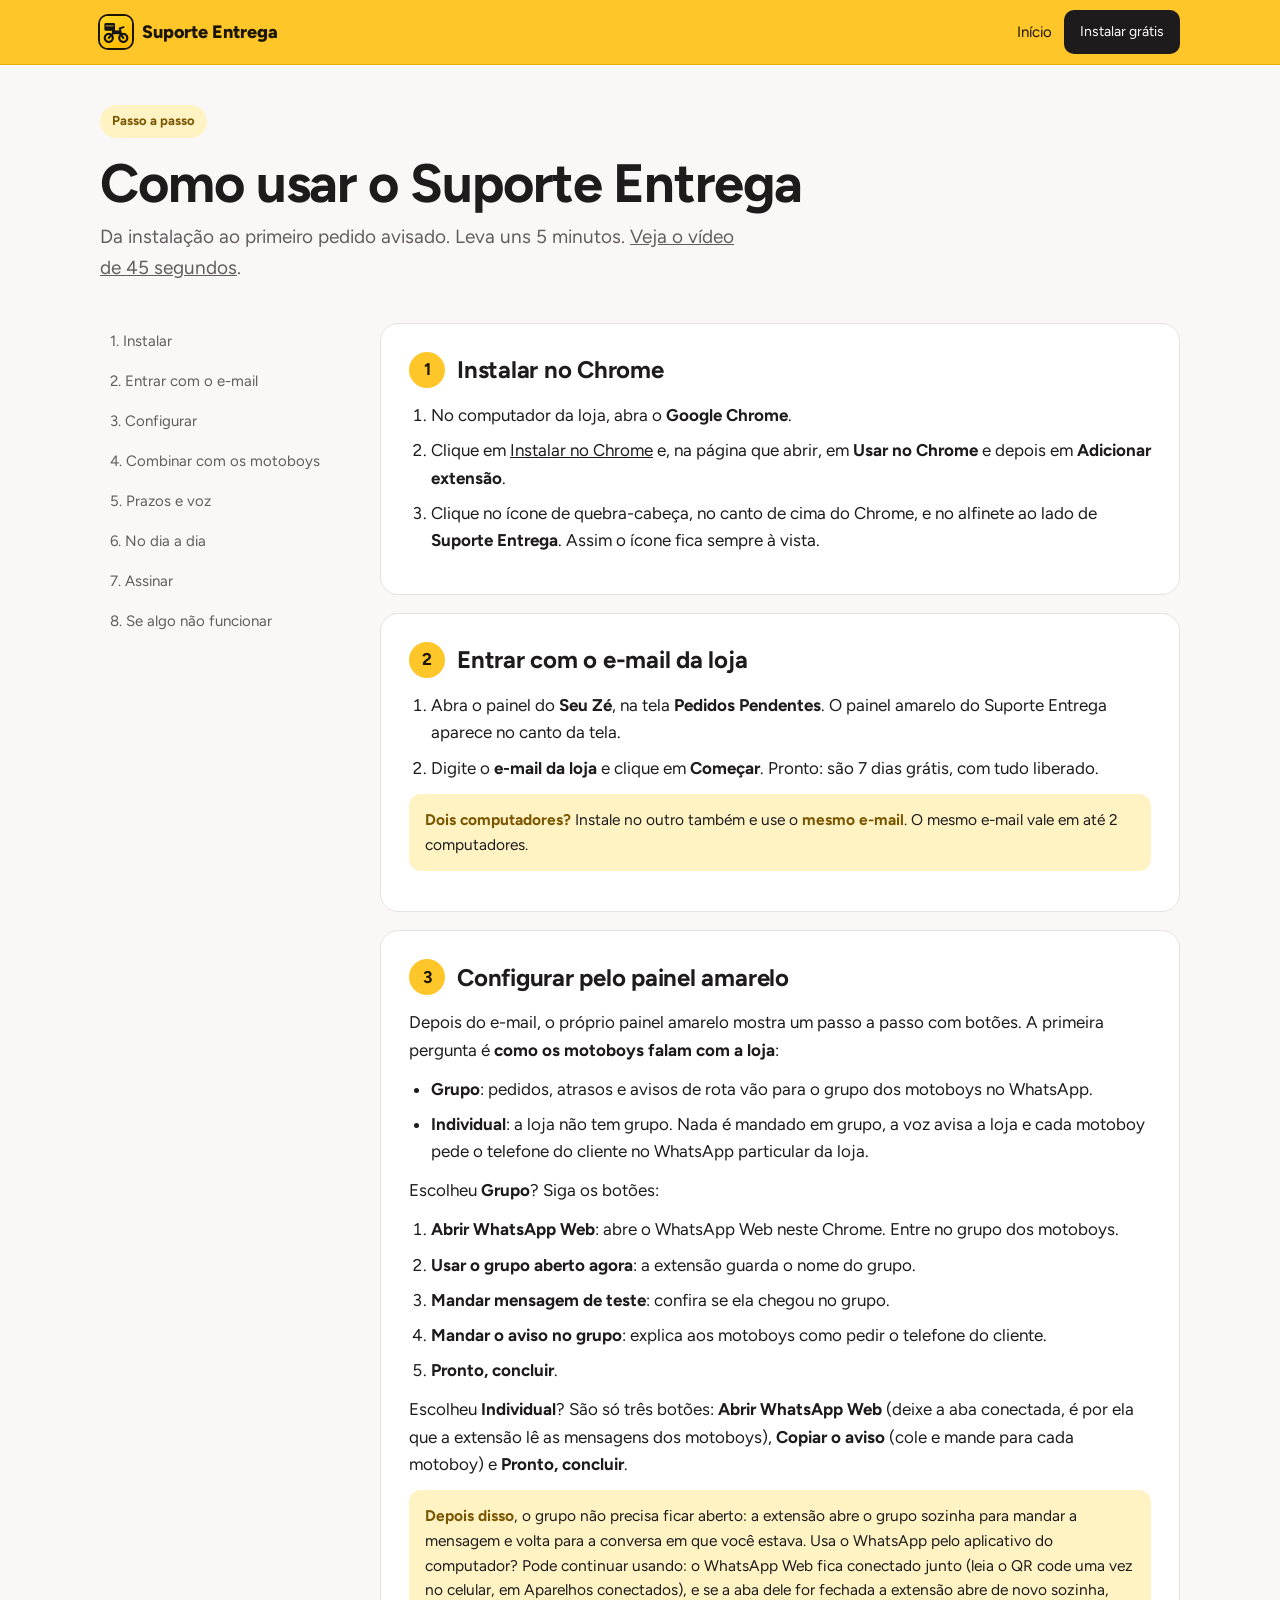
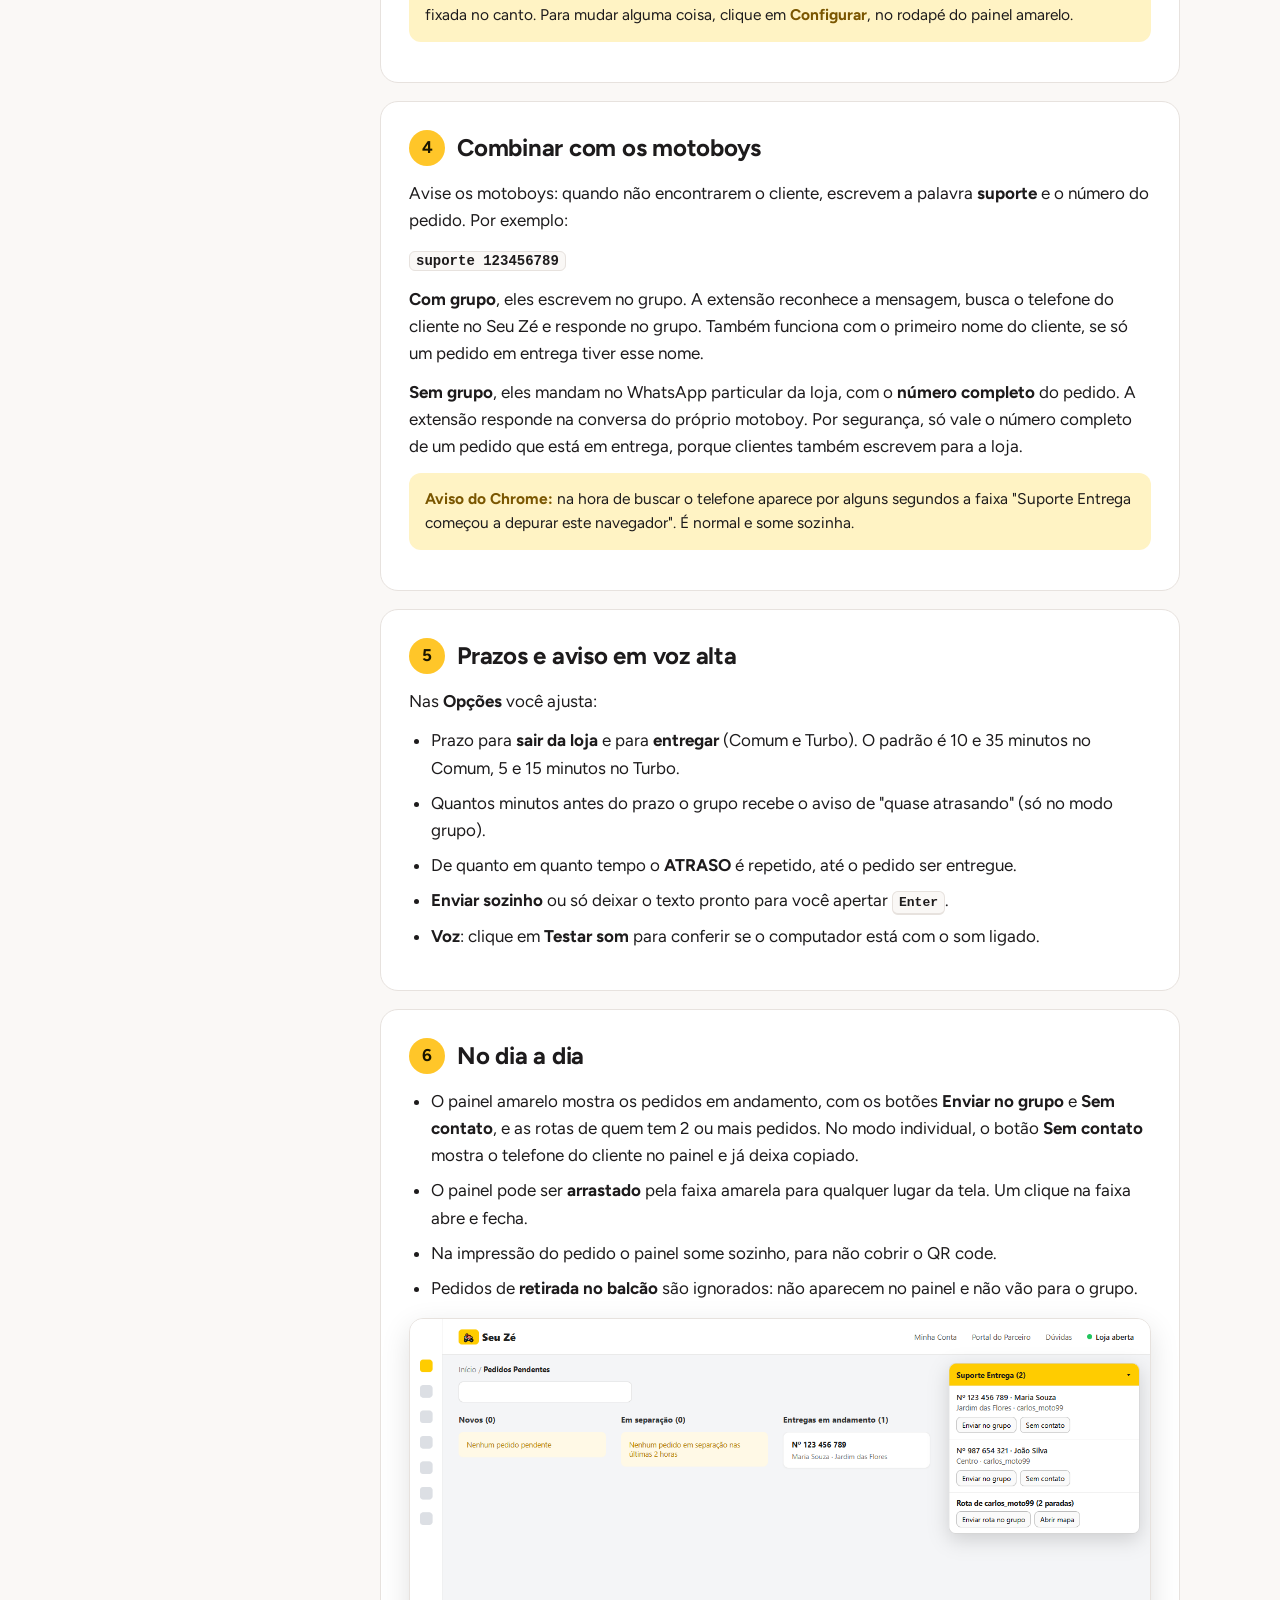
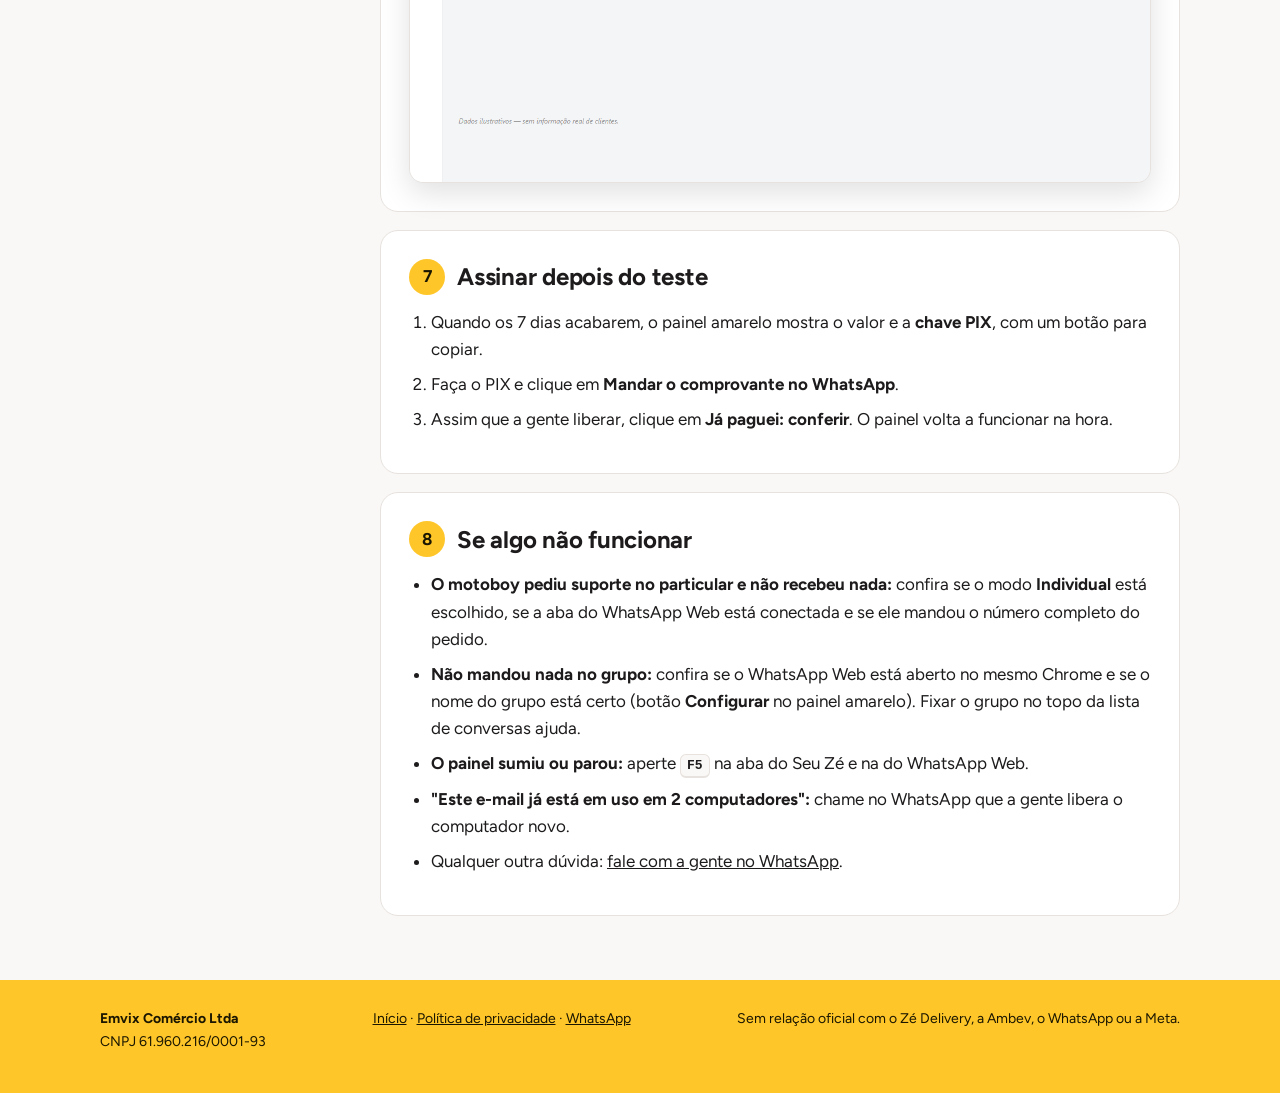
==== commit 5569302d: "Atualiza o site" ====
--- a/como-usar.html
+++ b/como-usar.html
@@ -81,7 +81,7 @@
         <h2><span class="n">3</span>Configurar pelo painel amarelo</h2>
         <p>Depois do e-mail, o próprio painel amarelo mostra um passo a passo com botões. A primeira pergunta é <b>como os motoboys falam com a loja</b>:</p>
         <ul>
-          <li><b>Grupo</b>: pedidos, atrasos e rotas vão para o grupo dos motoboys no WhatsApp.</li>
+          <li><b>Grupo</b>: pedidos, atrasos e avisos de rota vão para o grupo dos motoboys no WhatsApp.</li>
           <li><b>Individual</b>: a loja não tem grupo. Nada é mandado em grupo, a voz avisa a loja e cada motoboy pede o telefone do cliente no WhatsApp particular da loja.</li>
         </ul>
         <p>Escolheu <b>Grupo</b>? Siga os botões:</p>
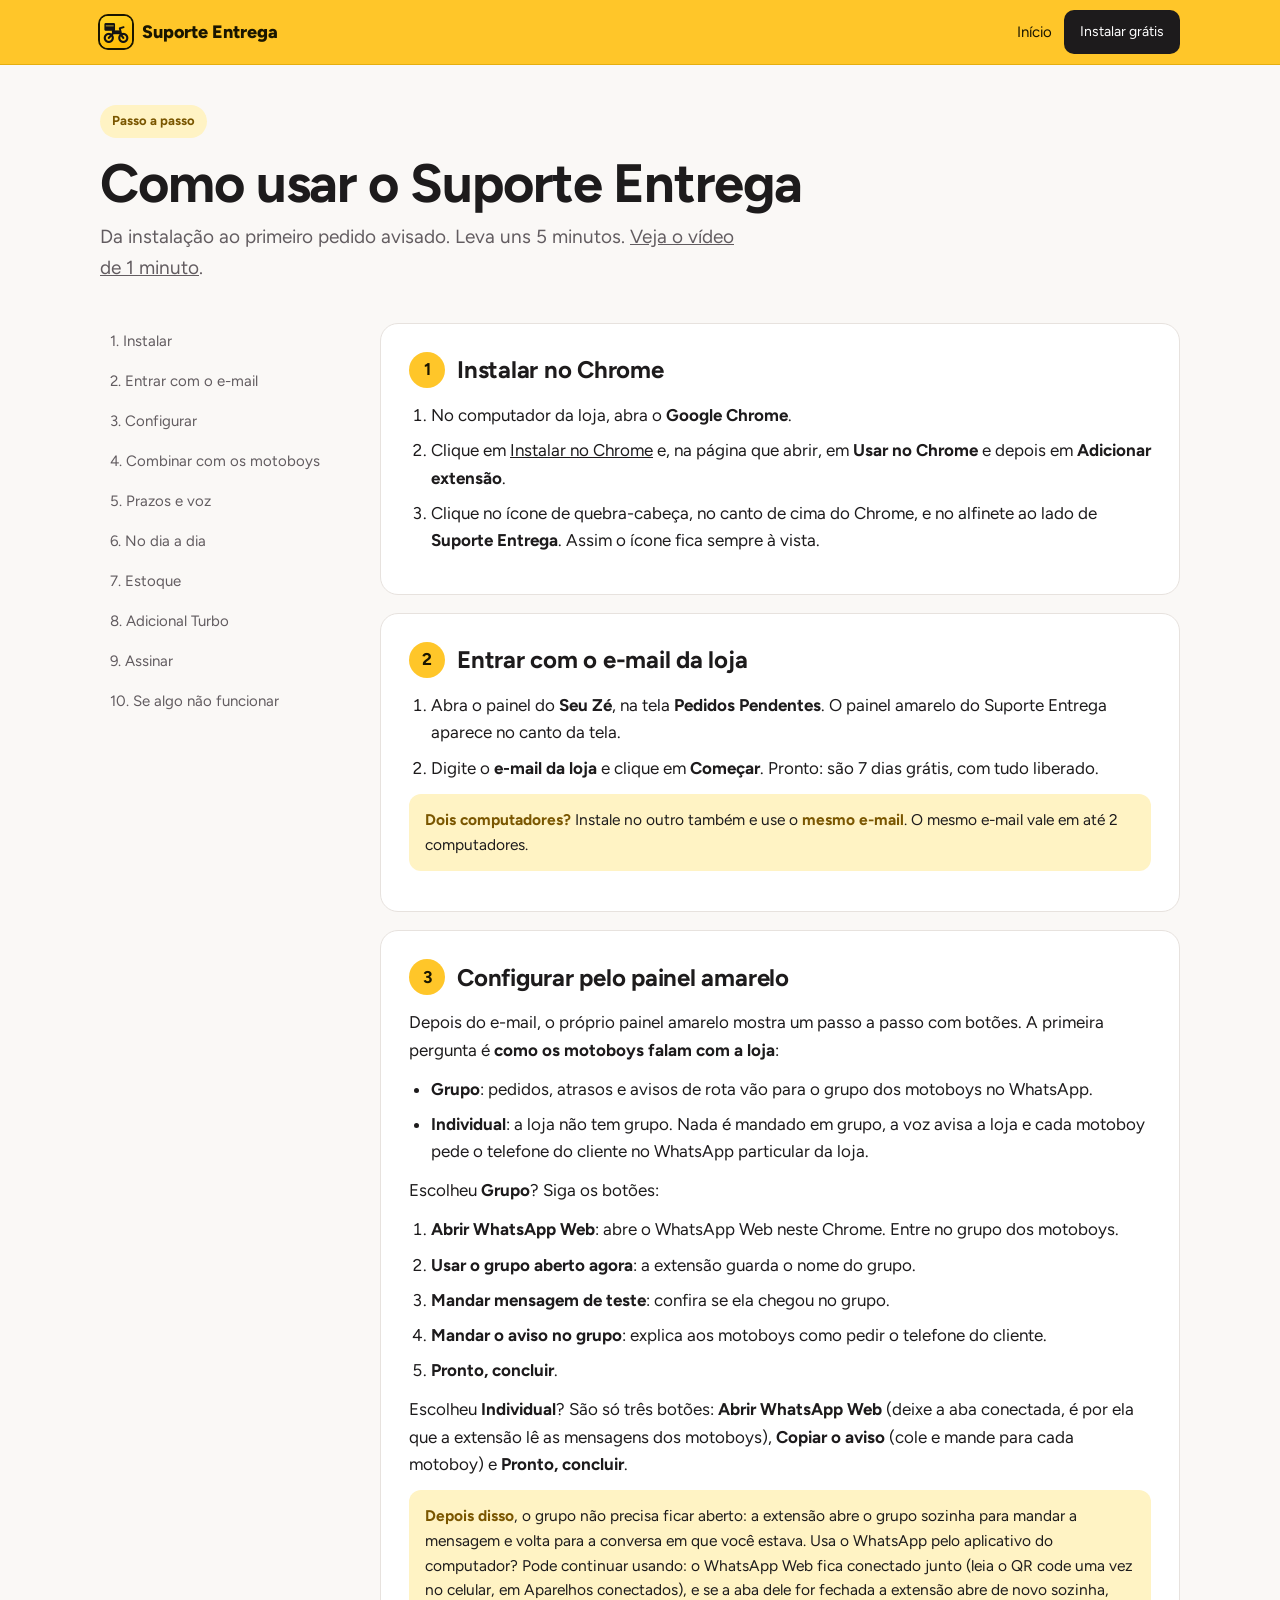
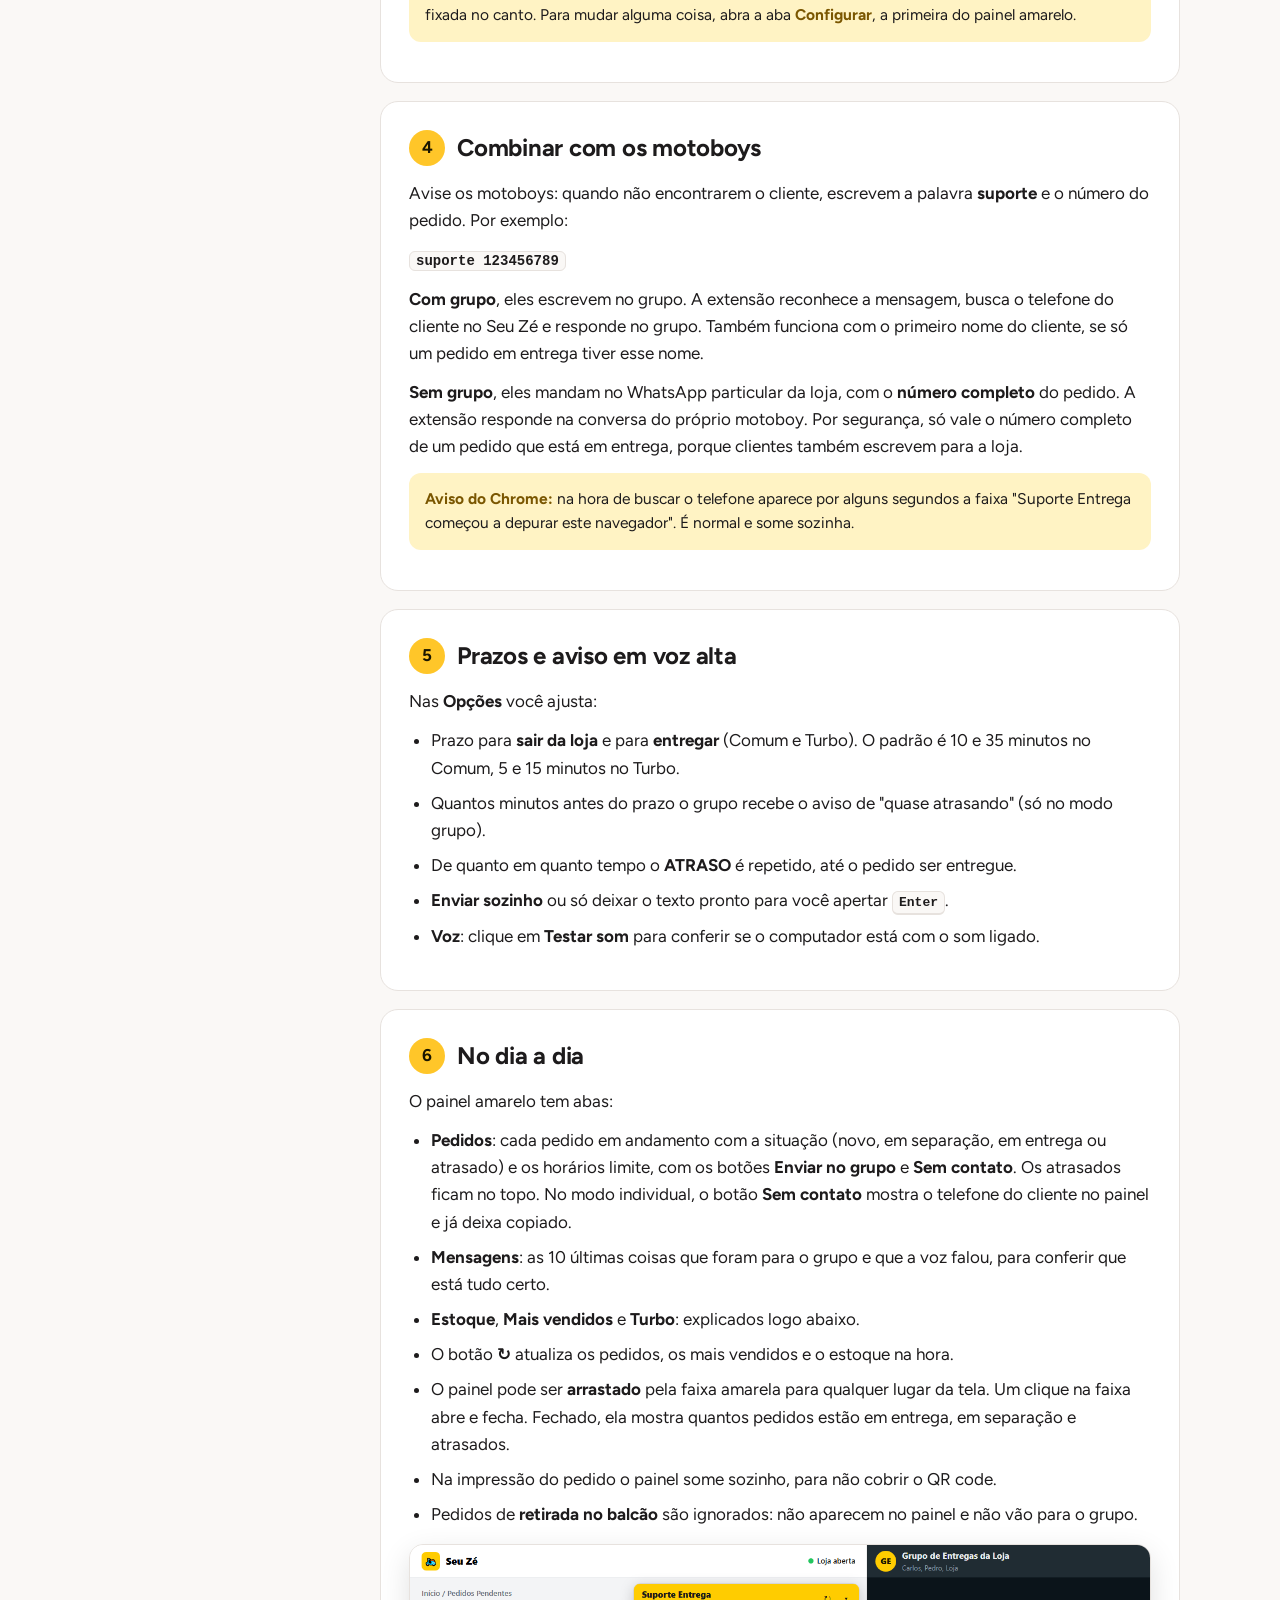
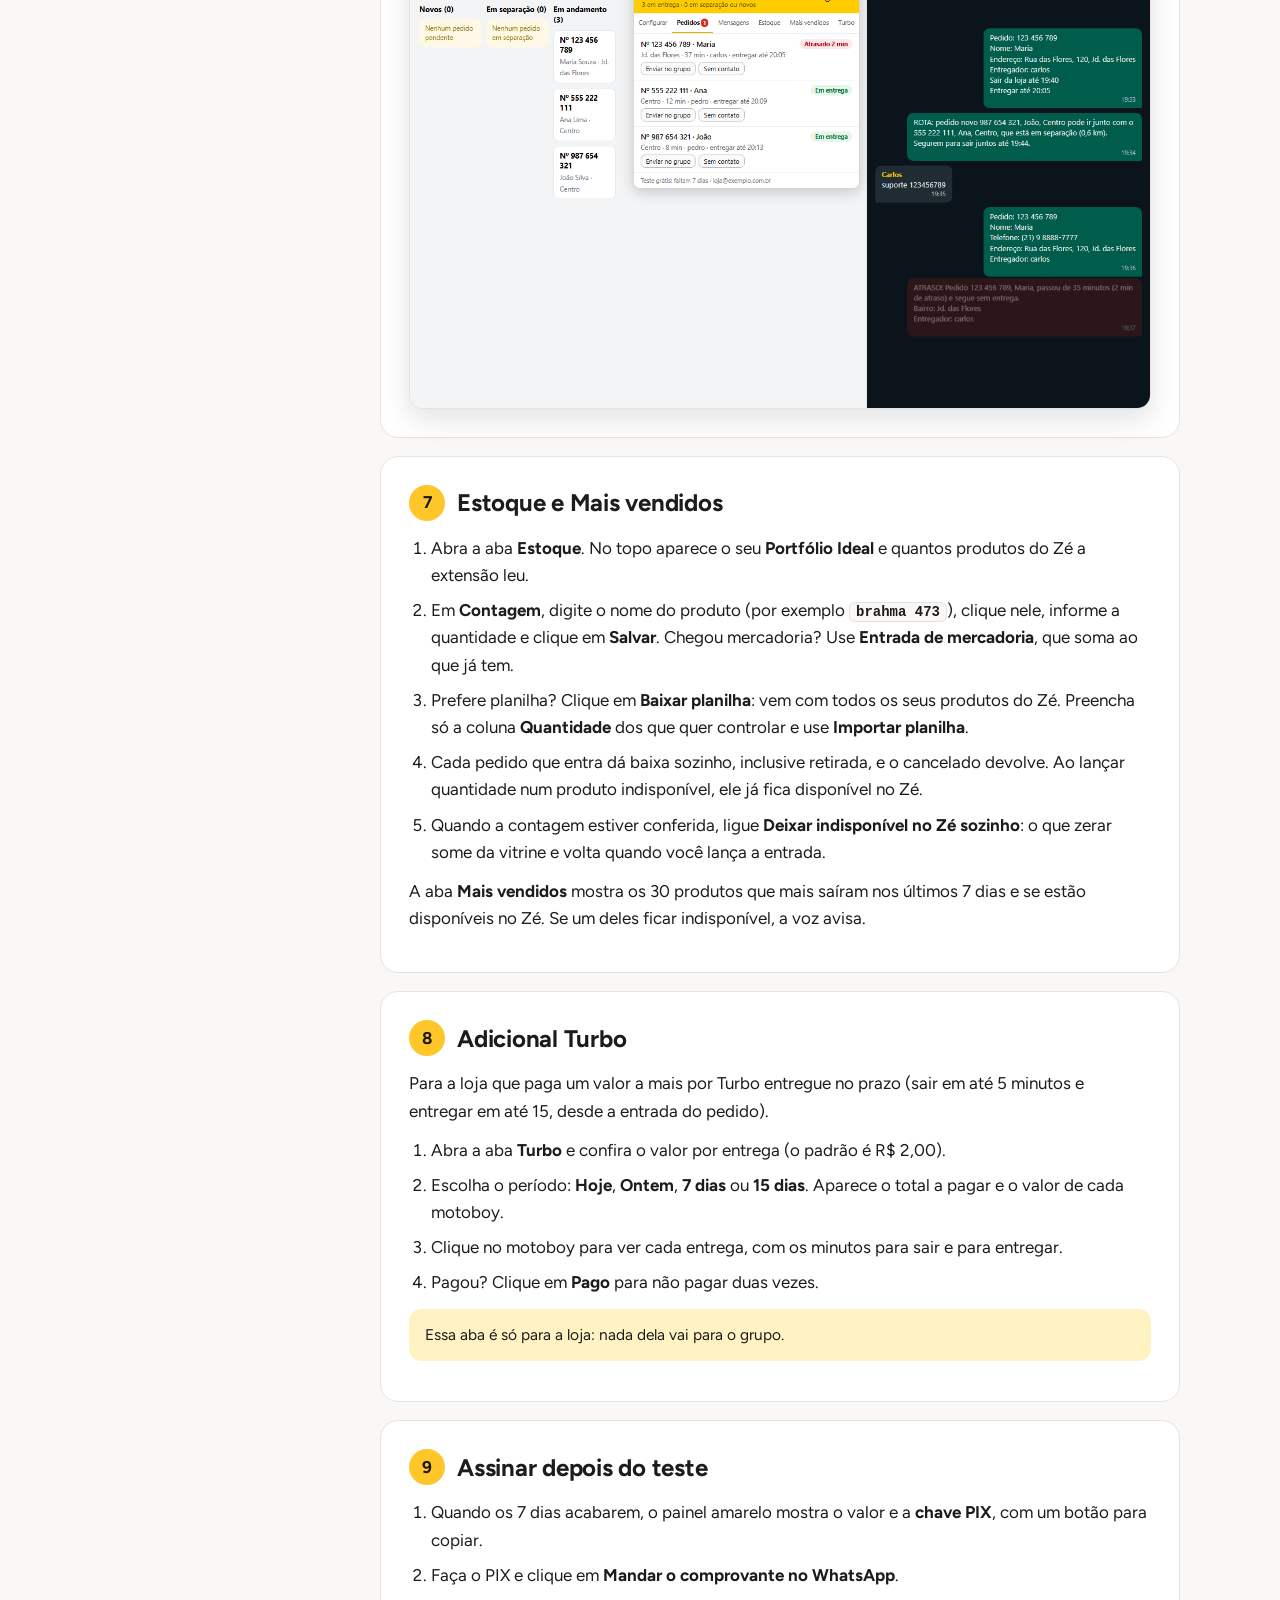
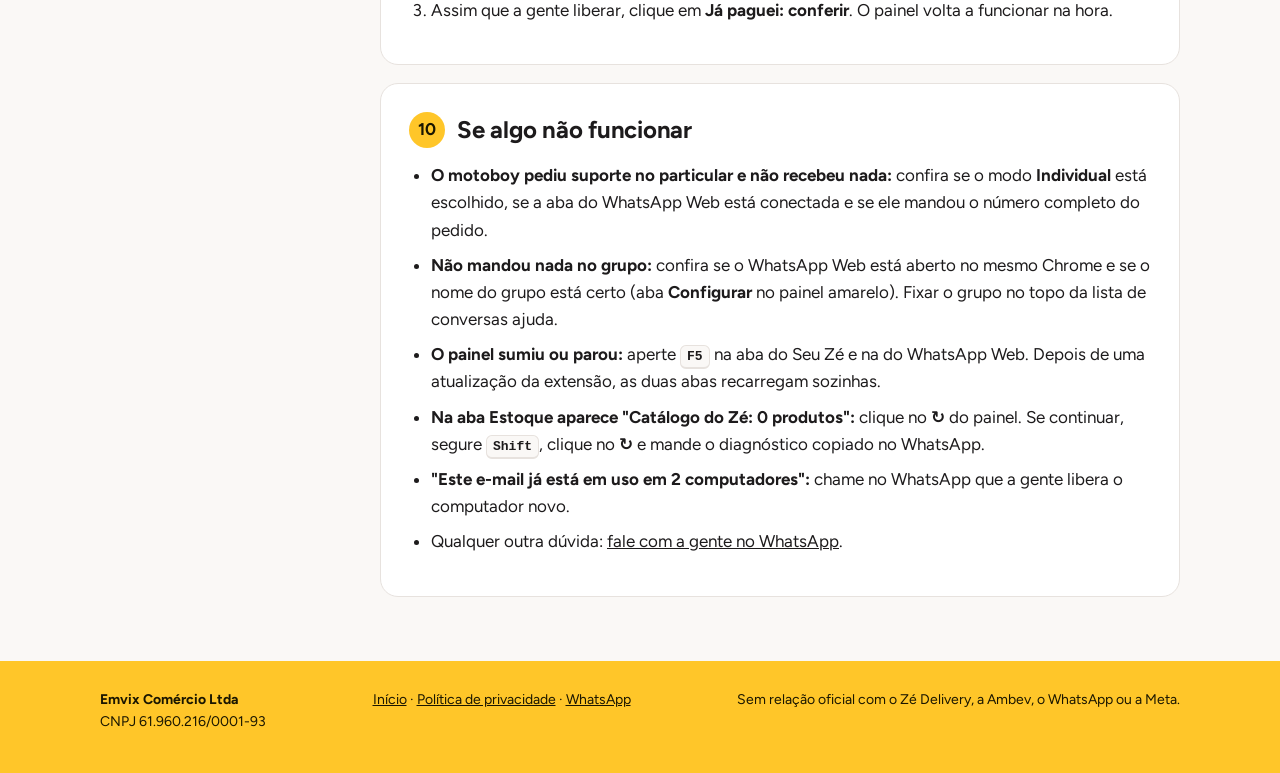
==== commit 3da21b2c: "Atualiza o site" ====
--- a/como-usar.html
+++ b/como-usar.html
@@ -43,7 +43,7 @@
   <div class="topo" style="padding-top:40px">
     <span class="tag">Passo a passo</span>
     <h1>Como usar o Suporte Entrega</h1>
-    <p class="lead" style="margin:0">Da instalação ao primeiro pedido avisado. Leva uns 5 minutos. <a href="./#video">Veja o vídeo de 45 segundos</a>.</p>
+    <p class="lead" style="margin:0">Da instalação ao primeiro pedido avisado. Leva uns 5 minutos. <a href="./#video">Veja o vídeo de 1 minuto</a>.</p>
   </div>
 
   <div class="guia">
@@ -54,8 +54,10 @@
       <a href="#motoboys">4. Combinar com os motoboys</a>
       <a href="#prazos">5. Prazos e voz</a>
       <a href="#dia">6. No dia a dia</a>
-      <a href="#assinar">7. Assinar</a>
-      <a href="#problemas">8. Se algo não funcionar</a>
+      <a href="#estoque">7. Estoque</a>
+      <a href="#turbo">8. Adicional Turbo</a>
+      <a href="#assinar">9. Assinar</a>
+      <a href="#problemas">10. Se algo não funcionar</a>
     </nav>
 
     <div>
@@ -93,7 +95,7 @@
           <li><b>Pronto, concluir</b>.</li>
         </ol>
         <p>Escolheu <b>Individual</b>? São só três botões: <b>Abrir WhatsApp Web</b> (deixe a aba conectada, é por ela que a extensão lê as mensagens dos motoboys), <b>Copiar o aviso</b> (cole e mande para cada motoboy) e <b>Pronto, concluir</b>.</p>
-        <p class="dica"><b>Depois disso</b>, o grupo não precisa ficar aberto: a extensão abre o grupo sozinha para mandar a mensagem e volta para a conversa em que você estava. Usa o WhatsApp pelo aplicativo do computador? Pode continuar usando: o WhatsApp Web fica conectado junto (leia o QR code uma vez no celular, em Aparelhos conectados), e se a aba dele for fechada a extensão abre de novo sozinha, fixada no canto. Para mudar alguma coisa, clique em <b>Configurar</b>, no rodapé do painel amarelo.</p>
+        <p class="dica"><b>Depois disso</b>, o grupo não precisa ficar aberto: a extensão abre o grupo sozinha para mandar a mensagem e volta para a conversa em que você estava. Usa o WhatsApp pelo aplicativo do computador? Pode continuar usando: o WhatsApp Web fica conectado junto (leia o QR code uma vez no celular, em Aparelhos conectados), e se a aba dele for fechada a extensão abre de novo sozinha, fixada no canto. Para mudar alguma coisa, abra a aba <b>Configurar</b>, a primeira do painel amarelo.</p>
       </section>
 
       <section class="etapa" id="motoboys">
@@ -119,17 +121,45 @@
 
       <section class="etapa" id="dia">
         <h2><span class="n">6</span>No dia a dia</h2>
-        <ul>
-          <li>O painel amarelo mostra os pedidos em andamento, com os botões <b>Enviar no grupo</b> e <b>Sem contato</b>, e as rotas de quem tem 2 ou mais pedidos. No modo individual, o botão <b>Sem contato</b> mostra o telefone do cliente no painel e já deixa copiado.</li>
-          <li>O painel pode ser <b>arrastado</b> pela faixa amarela para qualquer lugar da tela. Um clique na faixa abre e fecha.</li>
+        <p>O painel amarelo tem abas:</p>
+        <ul>
+          <li><b>Pedidos</b>: cada pedido em andamento com a situação (novo, em separação, em entrega ou atrasado) e os horários limite, com os botões <b>Enviar no grupo</b> e <b>Sem contato</b>. Os atrasados ficam no topo. No modo individual, o botão <b>Sem contato</b> mostra o telefone do cliente no painel e já deixa copiado.</li>
+          <li><b>Mensagens</b>: as 10 últimas coisas que foram para o grupo e que a voz falou, para conferir que está tudo certo.</li>
+          <li><b>Estoque</b>, <b>Mais vendidos</b> e <b>Turbo</b>: explicados logo abaixo.</li>
+          <li>O botão <b>↻</b> atualiza os pedidos, os mais vendidos e o estoque na hora.</li>
+          <li>O painel pode ser <b>arrastado</b> pela faixa amarela para qualquer lugar da tela. Um clique na faixa abre e fecha. Fechado, ela mostra quantos pedidos estão em entrega, em separação e atrasados.</li>
           <li>Na impressão do pedido o painel some sozinho, para não cobrir o QR code.</li>
           <li>Pedidos de <b>retirada no balcão</b> são ignorados: não aparecem no painel e não vão para o grupo.</li>
         </ul>
         <img class="print" src="img/screenshot-painel.png" width="1280" height="800" alt="Painel amarelo sobre a tela Pedidos Pendentes" loading="lazy">
       </section>
 
+      <section class="etapa" id="estoque">
+        <h2><span class="n">7</span>Estoque e Mais vendidos</h2>
+        <ol>
+          <li>Abra a aba <b>Estoque</b>. No topo aparece o seu <b>Portfólio Ideal</b> e quantos produtos do Zé a extensão leu.</li>
+          <li>Em <b>Contagem</b>, digite o nome do produto (por exemplo <code>brahma 473</code>), clique nele, informe a quantidade e clique em <b>Salvar</b>. Chegou mercadoria? Use <b>Entrada de mercadoria</b>, que soma ao que já tem.</li>
+          <li>Prefere planilha? Clique em <b>Baixar planilha</b>: vem com todos os seus produtos do Zé. Preencha só a coluna <b>Quantidade</b> dos que quer controlar e use <b>Importar planilha</b>.</li>
+          <li>Cada pedido que entra dá baixa sozinho, inclusive retirada, e o cancelado devolve. Ao lançar quantidade num produto indisponível, ele já fica disponível no Zé.</li>
+          <li>Quando a contagem estiver conferida, ligue <b>Deixar indisponível no Zé sozinho</b>: o que zerar some da vitrine e volta quando você lança a entrada.</li>
+        </ol>
+        <p>A aba <b>Mais vendidos</b> mostra os 30 produtos que mais saíram nos últimos 7 dias e se estão disponíveis no Zé. Se um deles ficar indisponível, a voz avisa.</p>
+      </section>
+
+      <section class="etapa" id="turbo">
+        <h2><span class="n">8</span>Adicional Turbo</h2>
+        <p>Para a loja que paga um valor a mais por Turbo entregue no prazo (sair em até 5 minutos e entregar em até 15, desde a entrada do pedido).</p>
+        <ol>
+          <li>Abra a aba <b>Turbo</b> e confira o valor por entrega (o padrão é R$ 2,00).</li>
+          <li>Escolha o período: <b>Hoje</b>, <b>Ontem</b>, <b>7 dias</b> ou <b>15 dias</b>. Aparece o total a pagar e o valor de cada motoboy.</li>
+          <li>Clique no motoboy para ver cada entrega, com os minutos para sair e para entregar.</li>
+          <li>Pagou? Clique em <b>Pago</b> para não pagar duas vezes.</li>
+        </ol>
+        <p class="dica">Essa aba é só para a loja: nada dela vai para o grupo.</p>
+      </section>
+
       <section class="etapa" id="assinar">
-        <h2><span class="n">7</span>Assinar depois do teste</h2>
+        <h2><span class="n">9</span>Assinar depois do teste</h2>
         <ol>
           <li>Quando os 7 dias acabarem, o painel amarelo mostra o valor e a <b>chave PIX</b>, com um botão para copiar.</li>
           <li>Faça o PIX e clique em <b>Mandar o comprovante no WhatsApp</b>.</li>
@@ -138,11 +168,12 @@
       </section>
 
       <section class="etapa" id="problemas">
-        <h2><span class="n">8</span>Se algo não funcionar</h2>
+        <h2><span class="n">10</span>Se algo não funcionar</h2>
         <ul>
           <li><b>O motoboy pediu suporte no particular e não recebeu nada:</b> confira se o modo <b>Individual</b> está escolhido, se a aba do WhatsApp Web está conectada e se ele mandou o número completo do pedido.</li>
-          <li><b>Não mandou nada no grupo:</b> confira se o WhatsApp Web está aberto no mesmo Chrome e se o nome do grupo está certo (botão <b>Configurar</b> no painel amarelo). Fixar o grupo no topo da lista de conversas ajuda.</li>
-          <li><b>O painel sumiu ou parou:</b> aperte <kbd>F5</kbd> na aba do Seu Zé e na do WhatsApp Web.</li>
+          <li><b>Não mandou nada no grupo:</b> confira se o WhatsApp Web está aberto no mesmo Chrome e se o nome do grupo está certo (aba <b>Configurar</b> no painel amarelo). Fixar o grupo no topo da lista de conversas ajuda.</li>
+          <li><b>O painel sumiu ou parou:</b> aperte <kbd>F5</kbd> na aba do Seu Zé e na do WhatsApp Web. Depois de uma atualização da extensão, as duas abas recarregam sozinhas.</li>
+          <li><b>Na aba Estoque aparece "Catálogo do Zé: 0 produtos":</b> clique no <b>↻</b> do painel. Se continuar, segure <kbd>Shift</kbd>, clique no <b>↻</b> e mande o diagnóstico copiado no WhatsApp.</li>
           <li><b>"Este e-mail já está em uso em 2 computadores":</b> chame no WhatsApp que a gente libera o computador novo.</li>
           <li>Qualquer outra dúvida: <a href="#" data-zap>fale com a gente no WhatsApp</a>.</li>
         </ul>
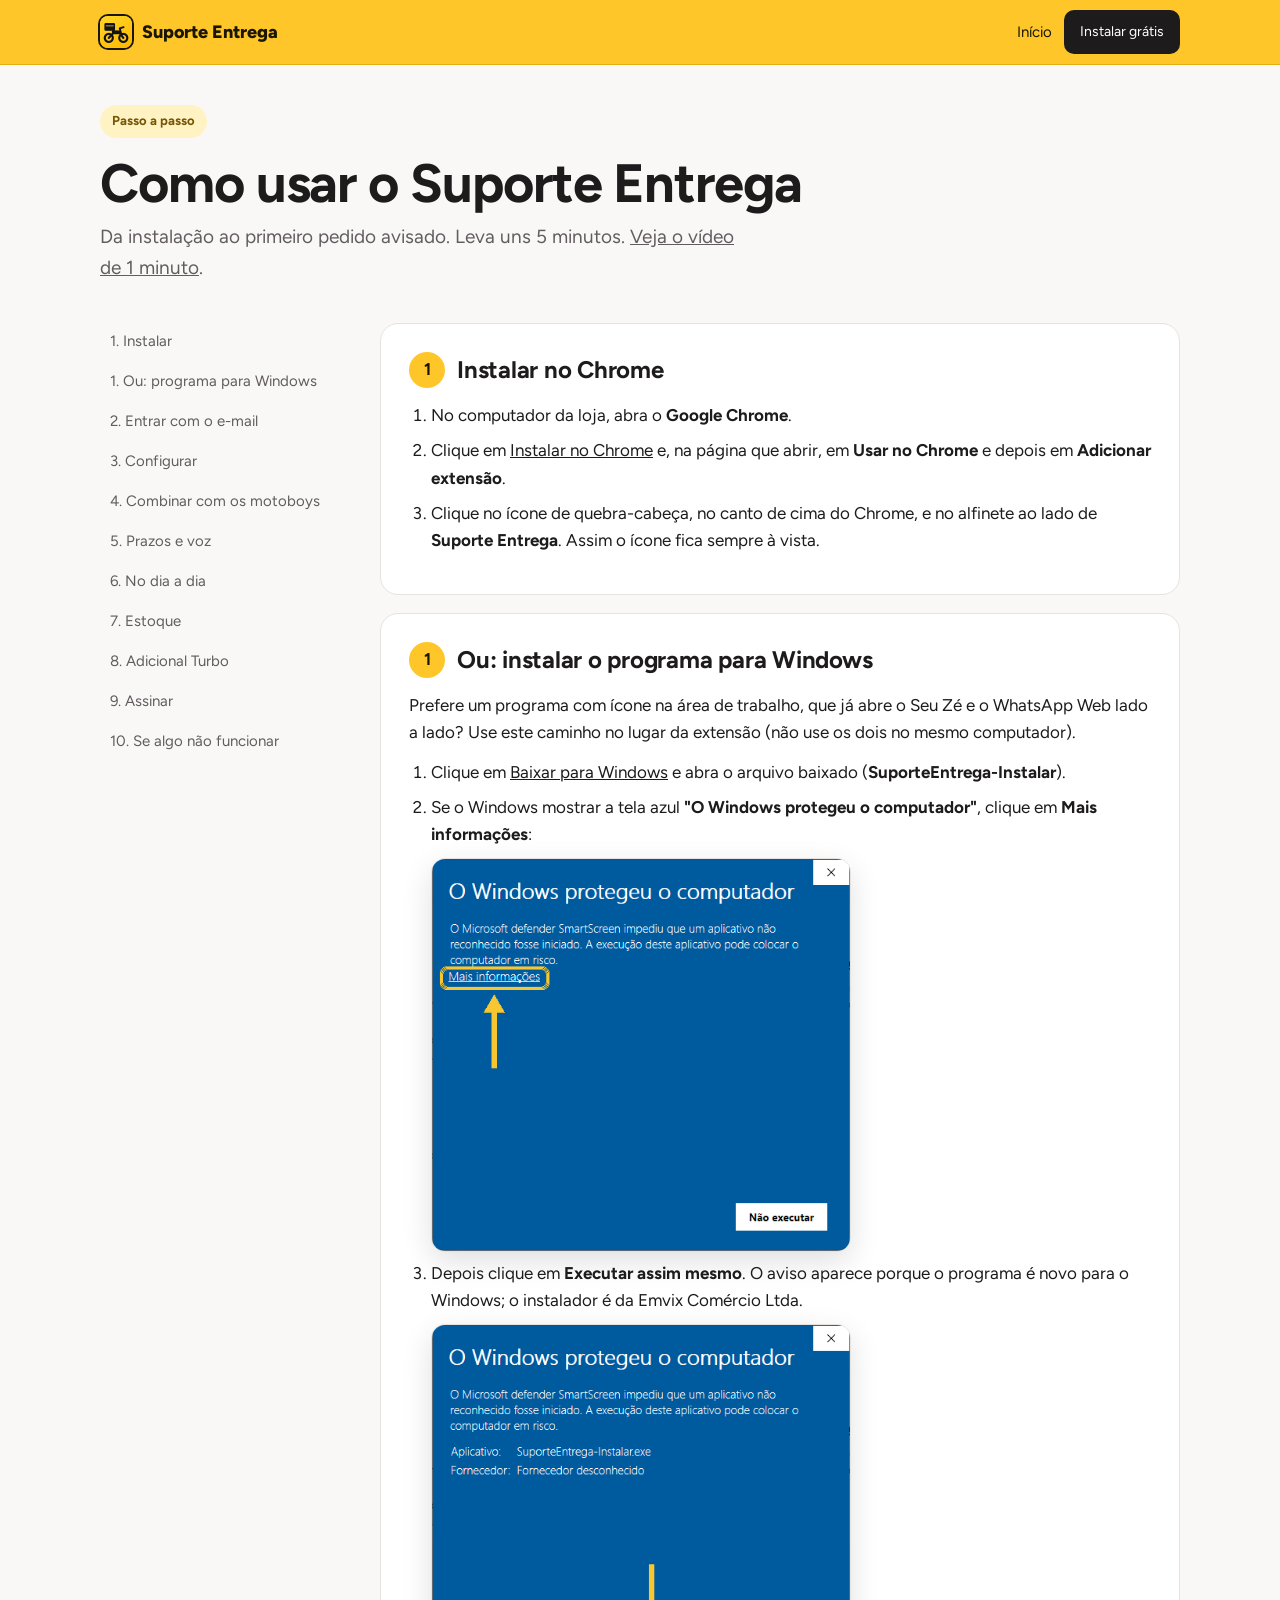
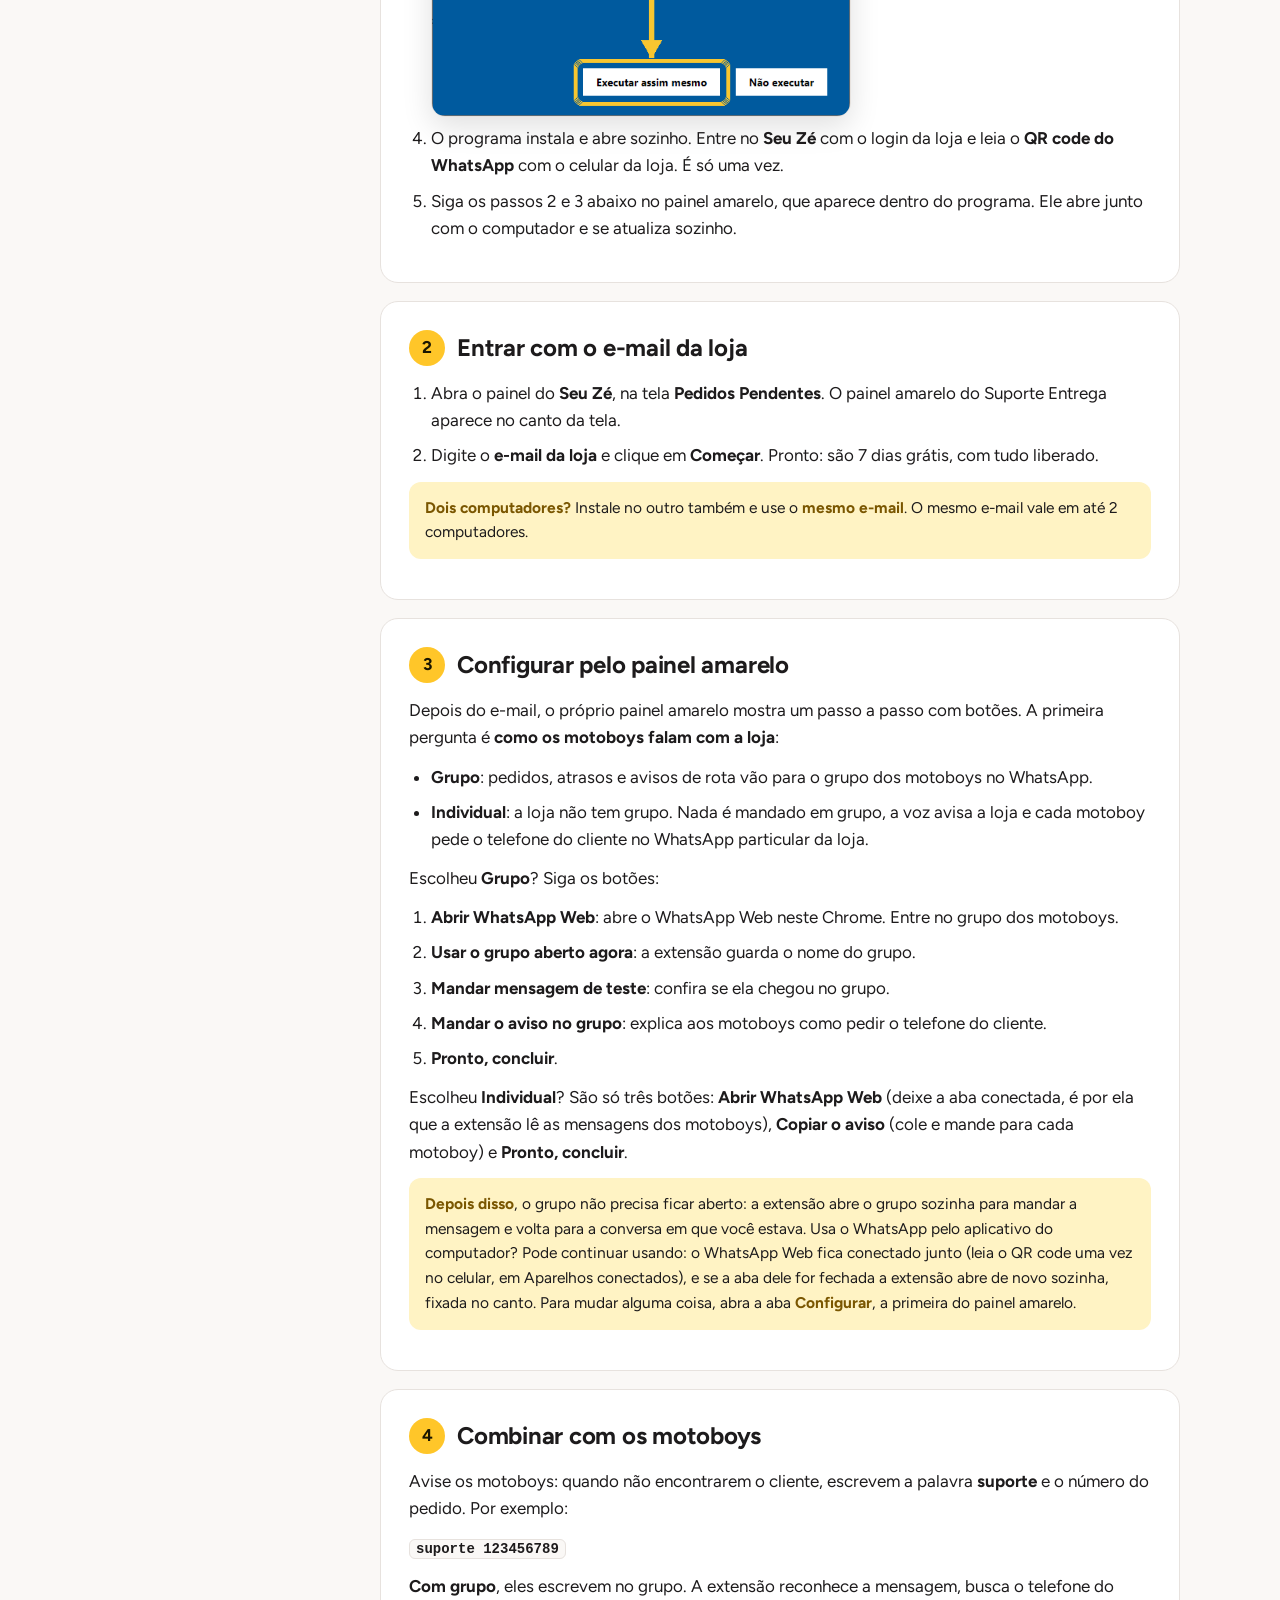
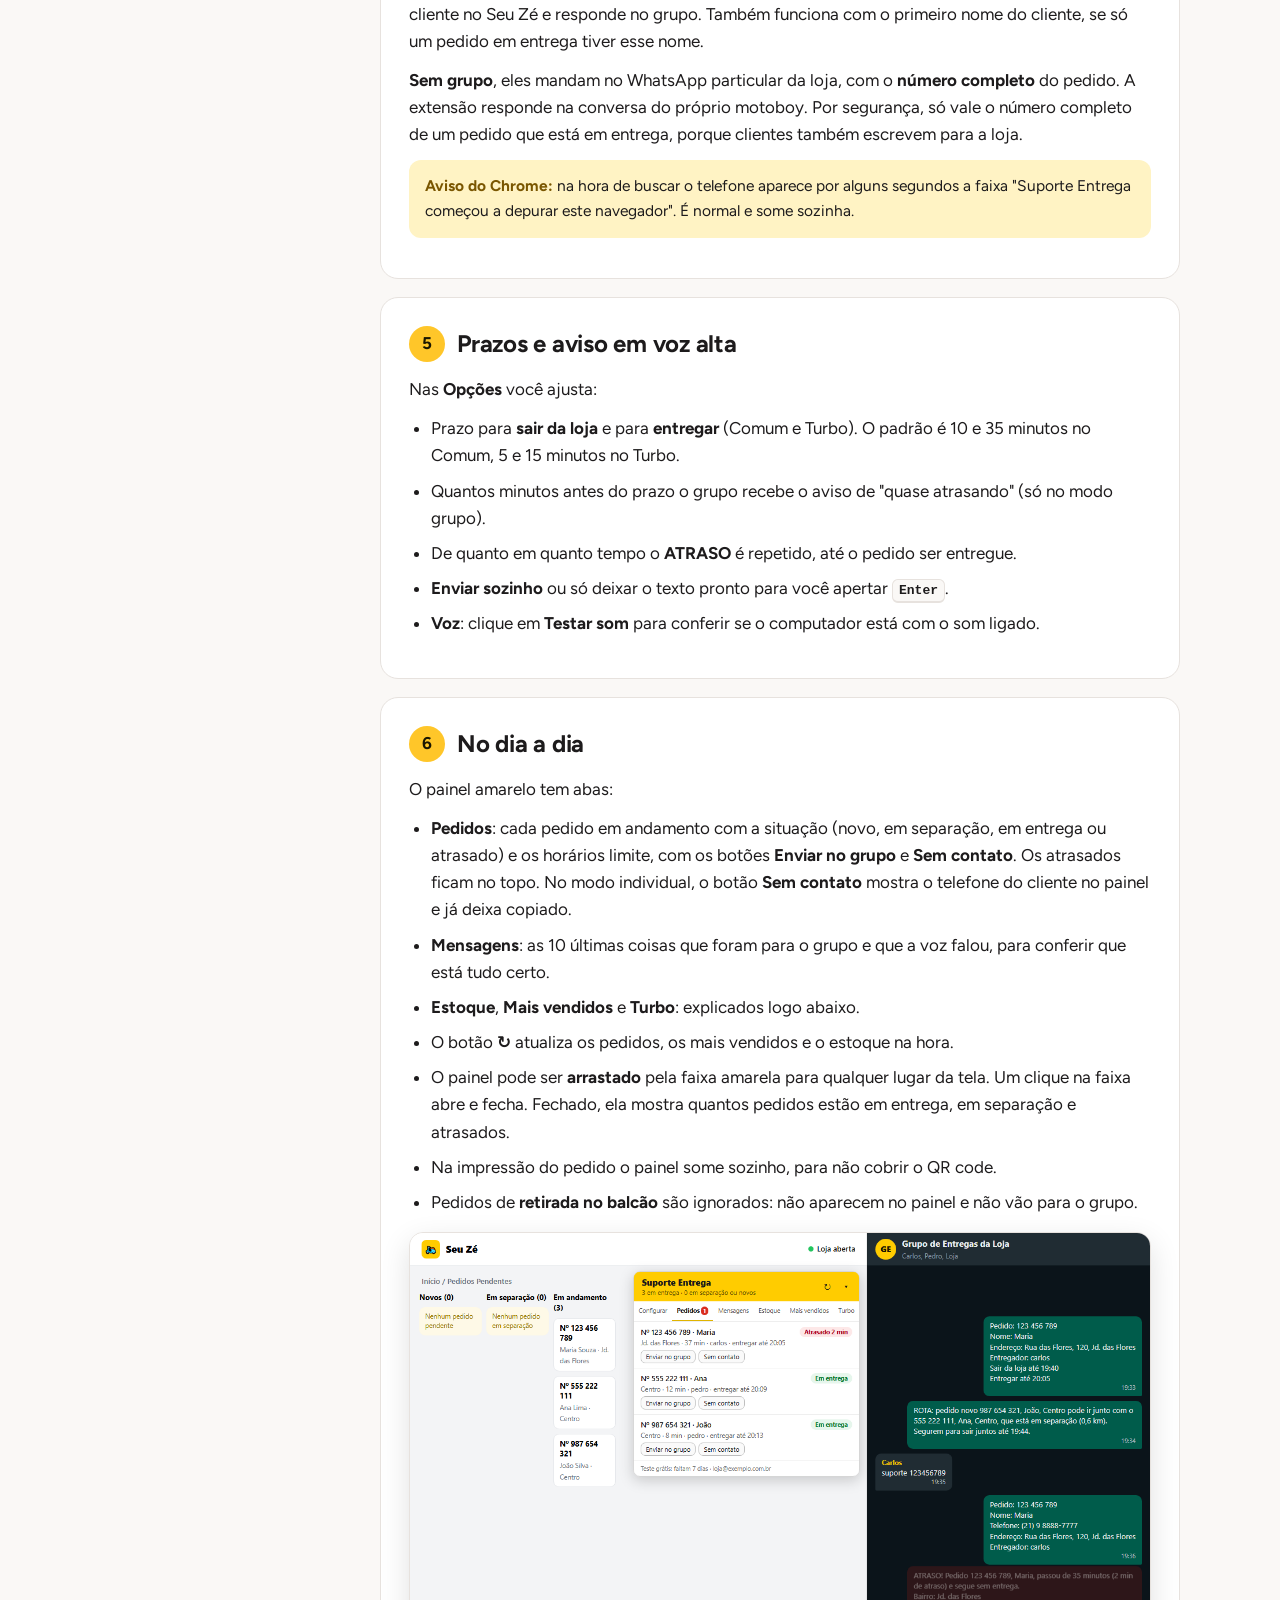
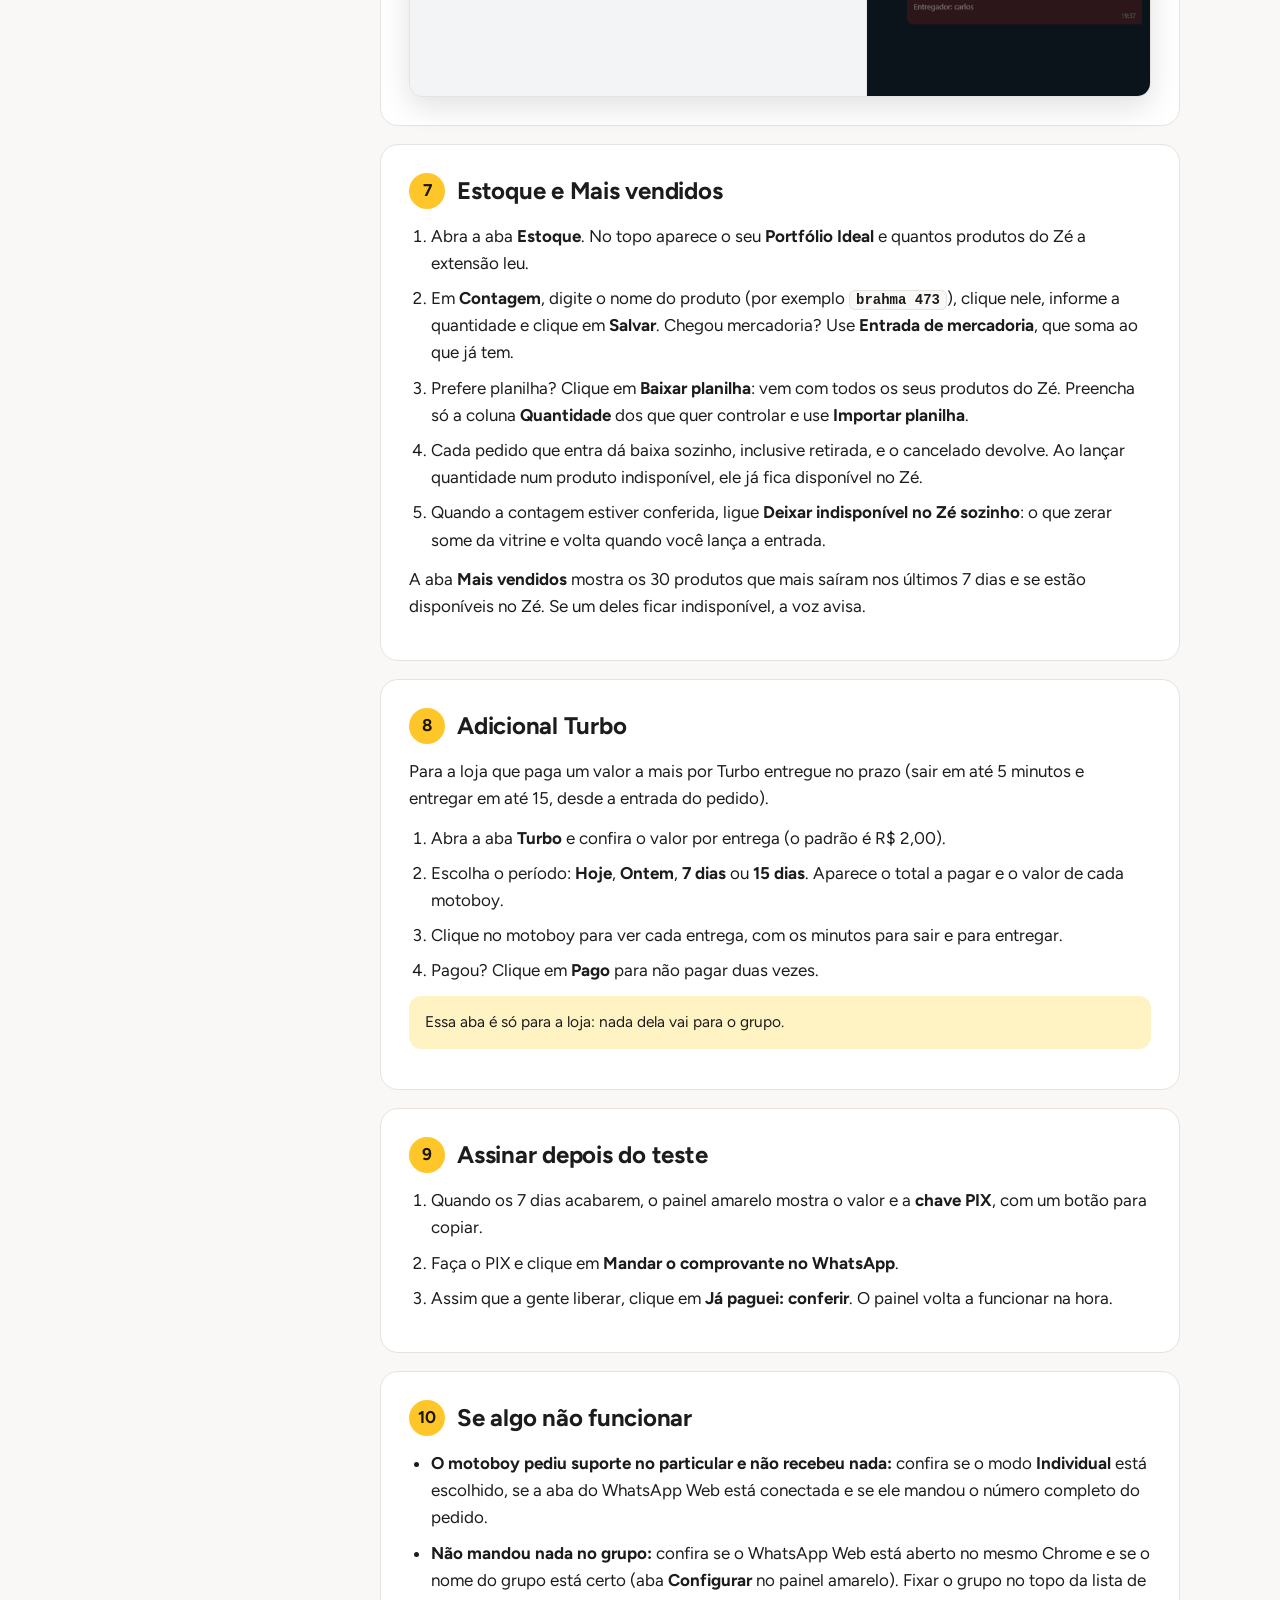
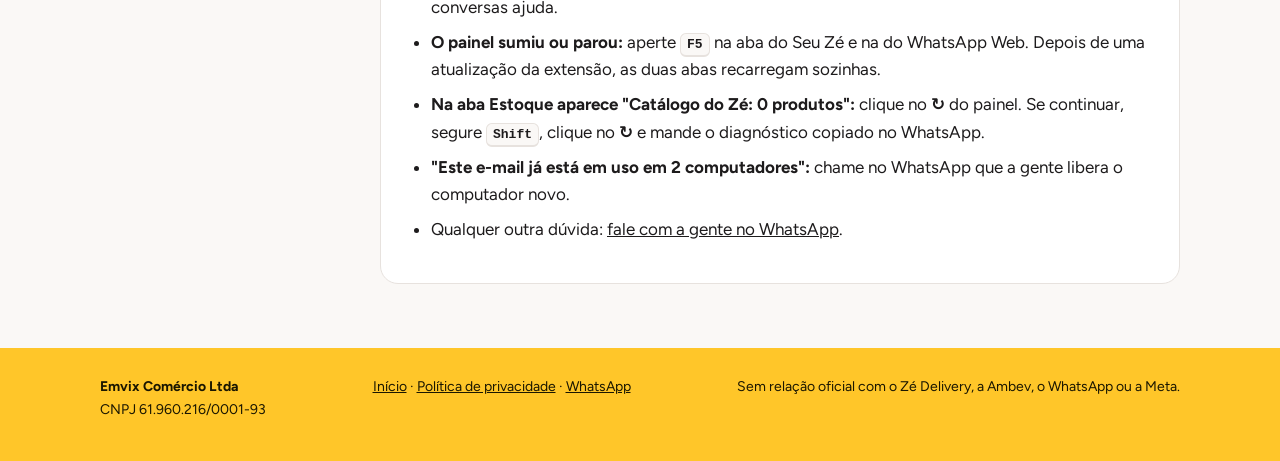
==== commit 674bd6a7: "Atualiza o site" ====
--- a/como-usar.html
+++ b/como-usar.html
@@ -49,6 +49,7 @@
   <div class="guia">
     <nav class="indice">
       <a href="#instalar">1. Instalar</a>
+      <a href="#windows">1. Ou: programa para Windows</a>
       <a href="#email">2. Entrar com o e-mail</a>
       <a href="#grupo">3. Configurar</a>
       <a href="#motoboys">4. Combinar com os motoboys</a>
@@ -70,6 +71,20 @@
         </ol>
       </section>
 
+      <section class="etapa" id="windows">
+        <h2><span class="n">1</span>Ou: instalar o programa para Windows</h2>
+        <p>Prefere um programa com ícone na área de trabalho, que já abre o Seu Zé e o WhatsApp Web lado a lado? Use este caminho no lugar da extensão (não use os dois no mesmo computador).</p>
+        <ol>
+          <li>Clique em <a href="#" data-windows>Baixar para Windows</a> e abra o arquivo baixado (<b>SuporteEntrega-Instalar</b>).</li>
+          <li>Se o Windows mostrar a tela azul <b>"O Windows protegeu o computador"</b>, clique em <b>Mais informações</b>:
+            <img class="print" src="img/windows-aviso-1.png" width="534" height="500" alt="Tela azul do Windows com o link Mais informações marcado" loading="lazy" style="max-width:420px;margin-top:10px"></li>
+          <li>Depois clique em <b>Executar assim mesmo</b>. O aviso aparece porque o programa é novo para o Windows; o instalador é da Emvix Comércio Ltda.
+            <img class="print" src="img/windows-aviso-2.png" width="534" height="500" alt="Tela azul do Windows com o botão Executar assim mesmo marcado" loading="lazy" style="max-width:420px;margin-top:10px"></li>
+          <li>O programa instala e abre sozinho. Entre no <b>Seu Zé</b> com o login da loja e leia o <b>QR code do WhatsApp</b> com o celular da loja. É só uma vez.</li>
+          <li>Siga os passos 2 e 3 abaixo no painel amarelo, que aparece dentro do programa. Ele abre junto com o computador e se atualiza sozinho.</li>
+        </ol>
+      </section>
+
       <section class="etapa" id="email">
         <h2><span class="n">2</span>Entrar com o e-mail da loja</h2>
         <ol>
@@ -194,6 +209,8 @@
   // Link da Chrome Web Store fixo.
   const LOJA = 'https://chromewebstore.google.com/detail/phmobmdboihddlohabgilhokfeafllnl';
   document.querySelectorAll('[data-instalar]').forEach((a) => { a.href = LOJA; a.target = '_blank'; a.rel = 'noopener'; });
+  const WINDOWS = 'https://github.com/emvixcomercio-creator/suporte-entrega-versoes/releases/latest/download/SuporteEntrega-Instalar.exe';
+  document.querySelectorAll('[data-windows]').forEach((a) => { a.href = WINDOWS; });
   // No GitHub Pages o site é estático: preço e contato vêm do servidor da Render (que pode estar acordando).
   // Por isso mostra na hora os valores padrão e só depois atualiza com o que o dono salvou no /admin.
   const API = location.hostname.endsWith('onrender.com') || location.hostname === '127.0.0.1' ? '' : 'https://suporte-entrega.onrender.com';
